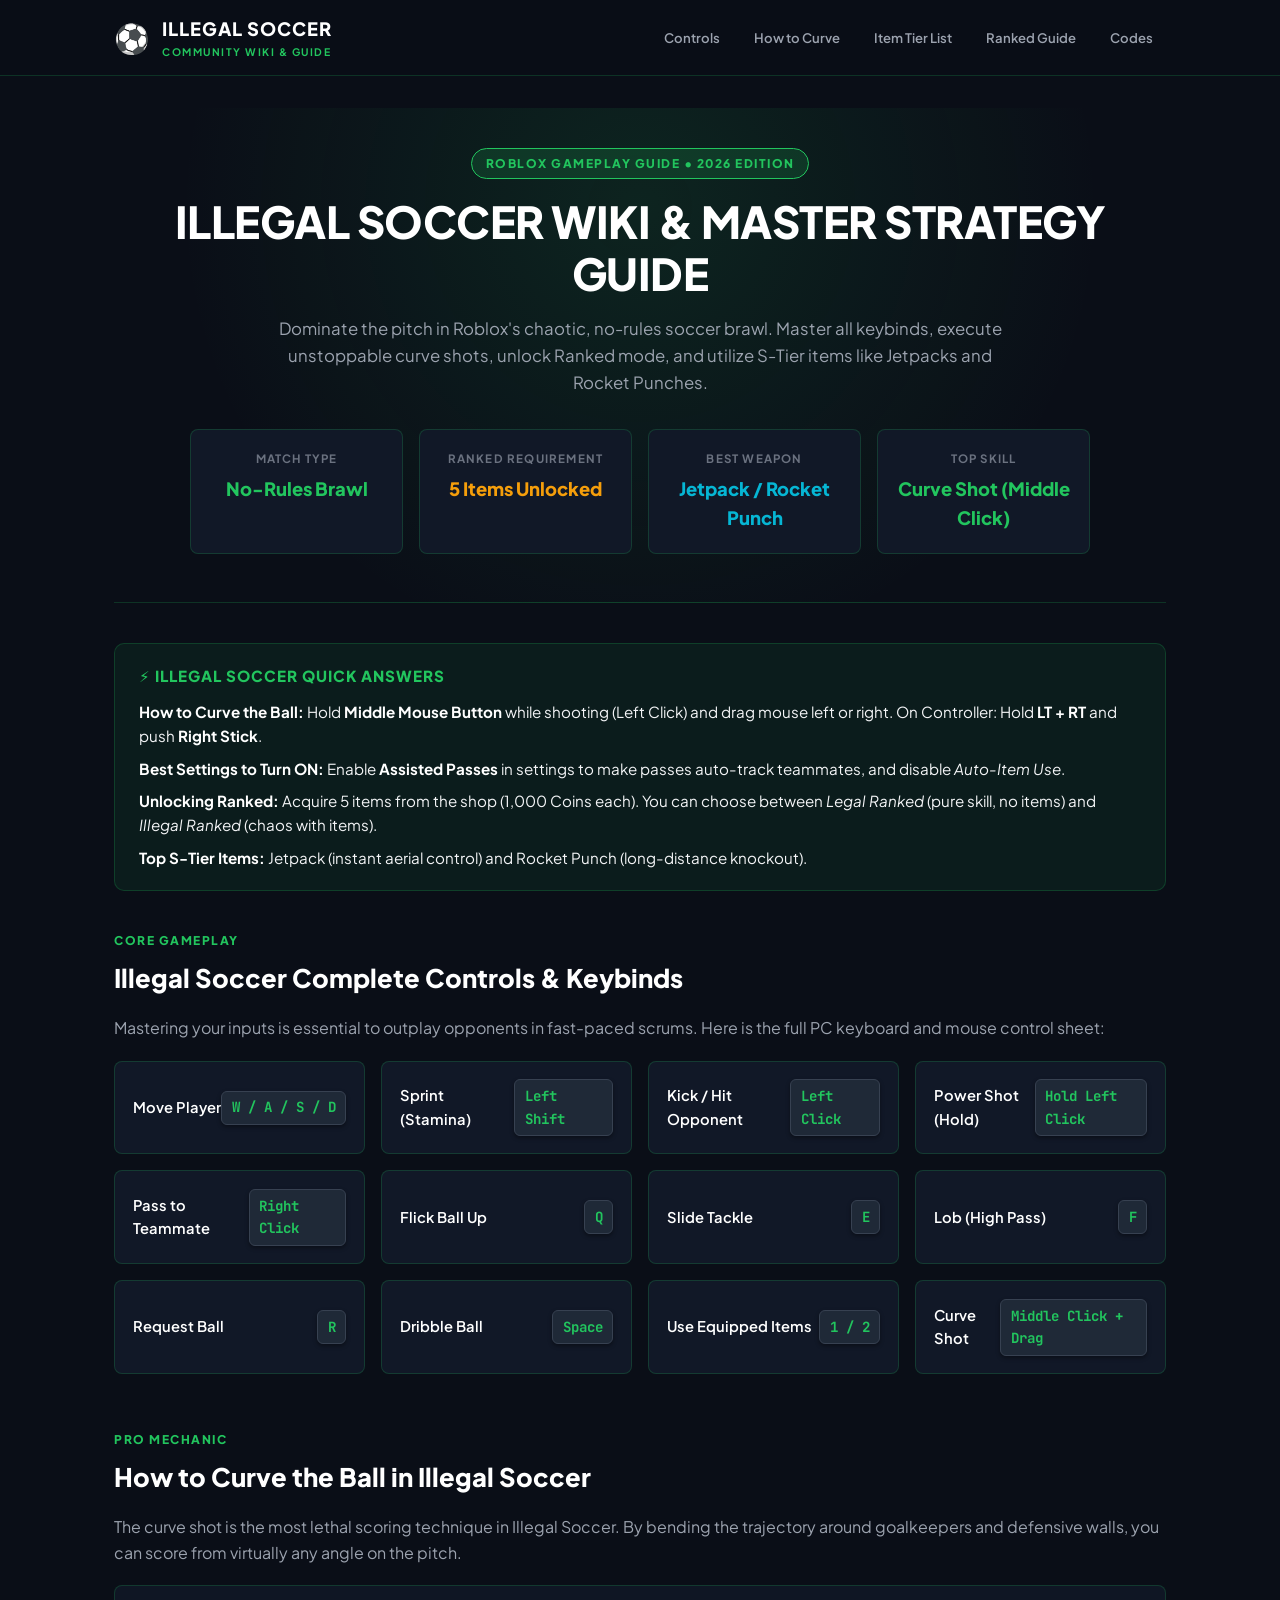
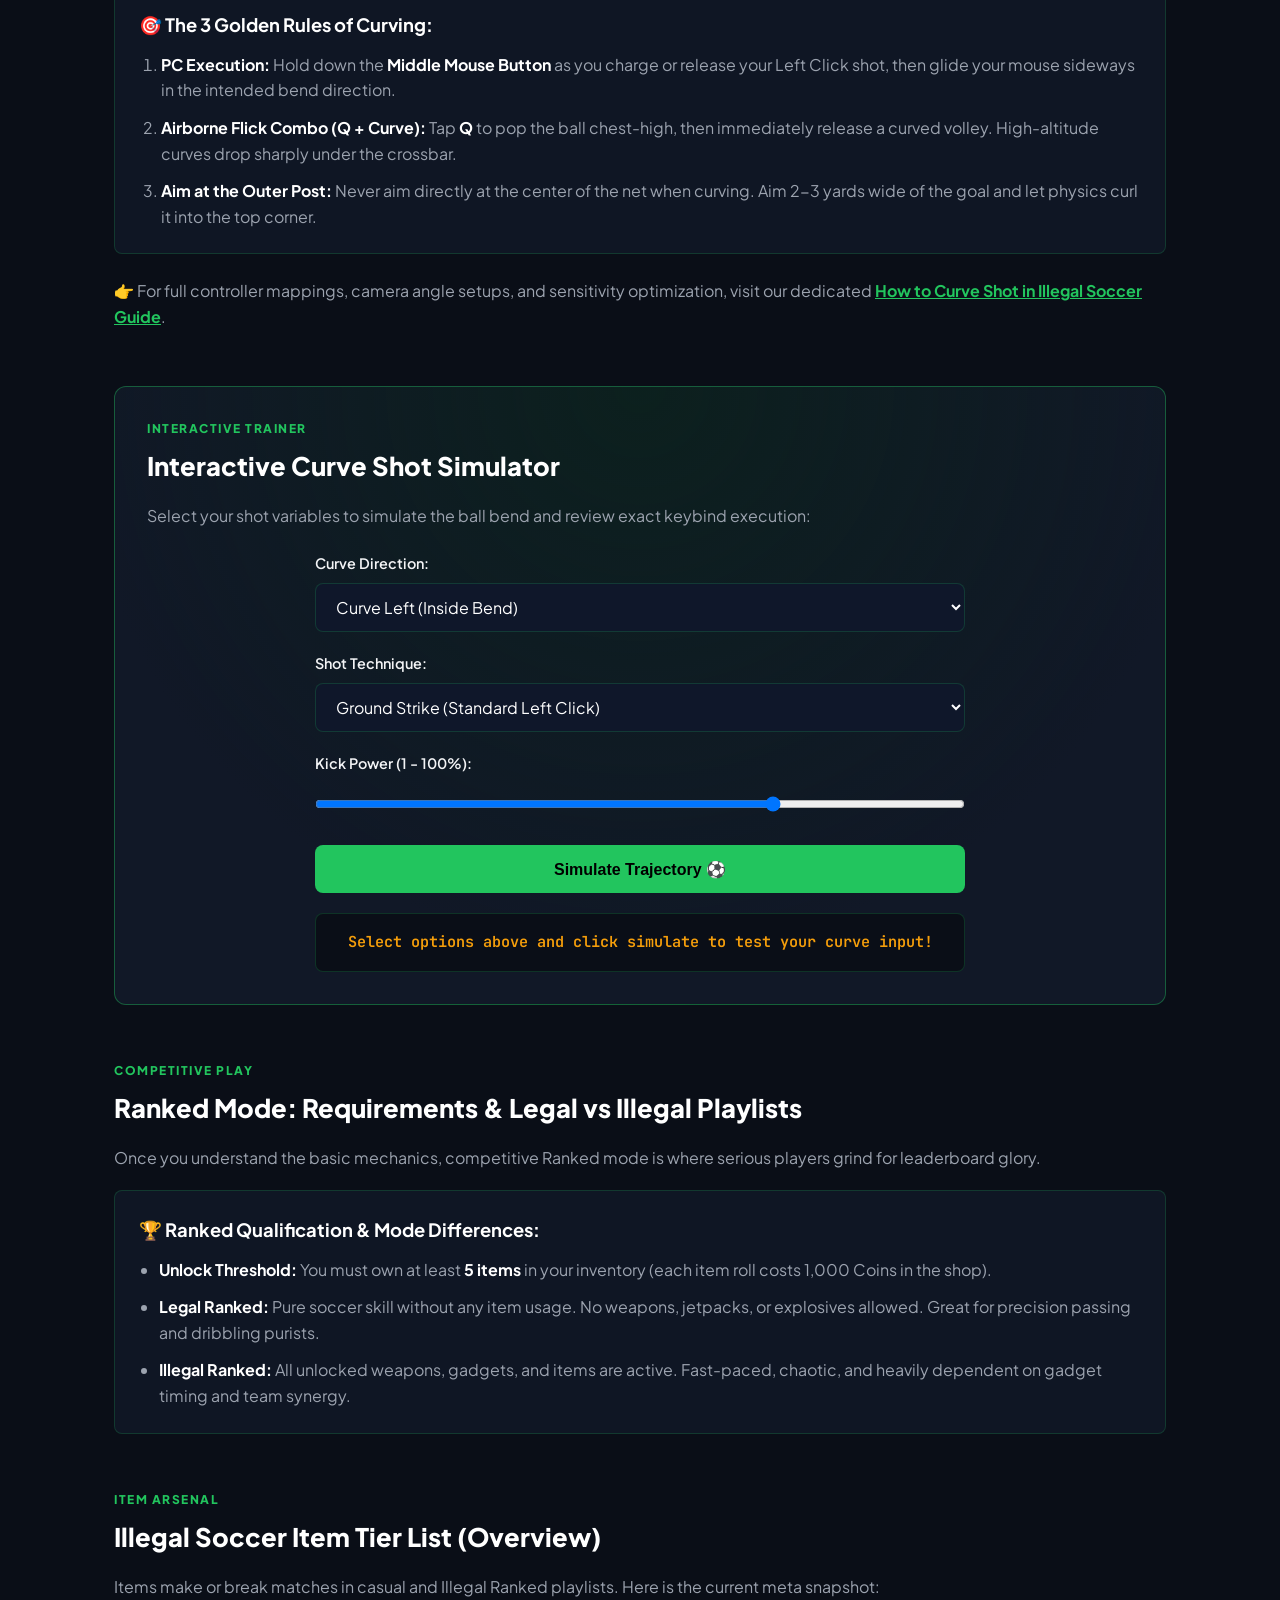
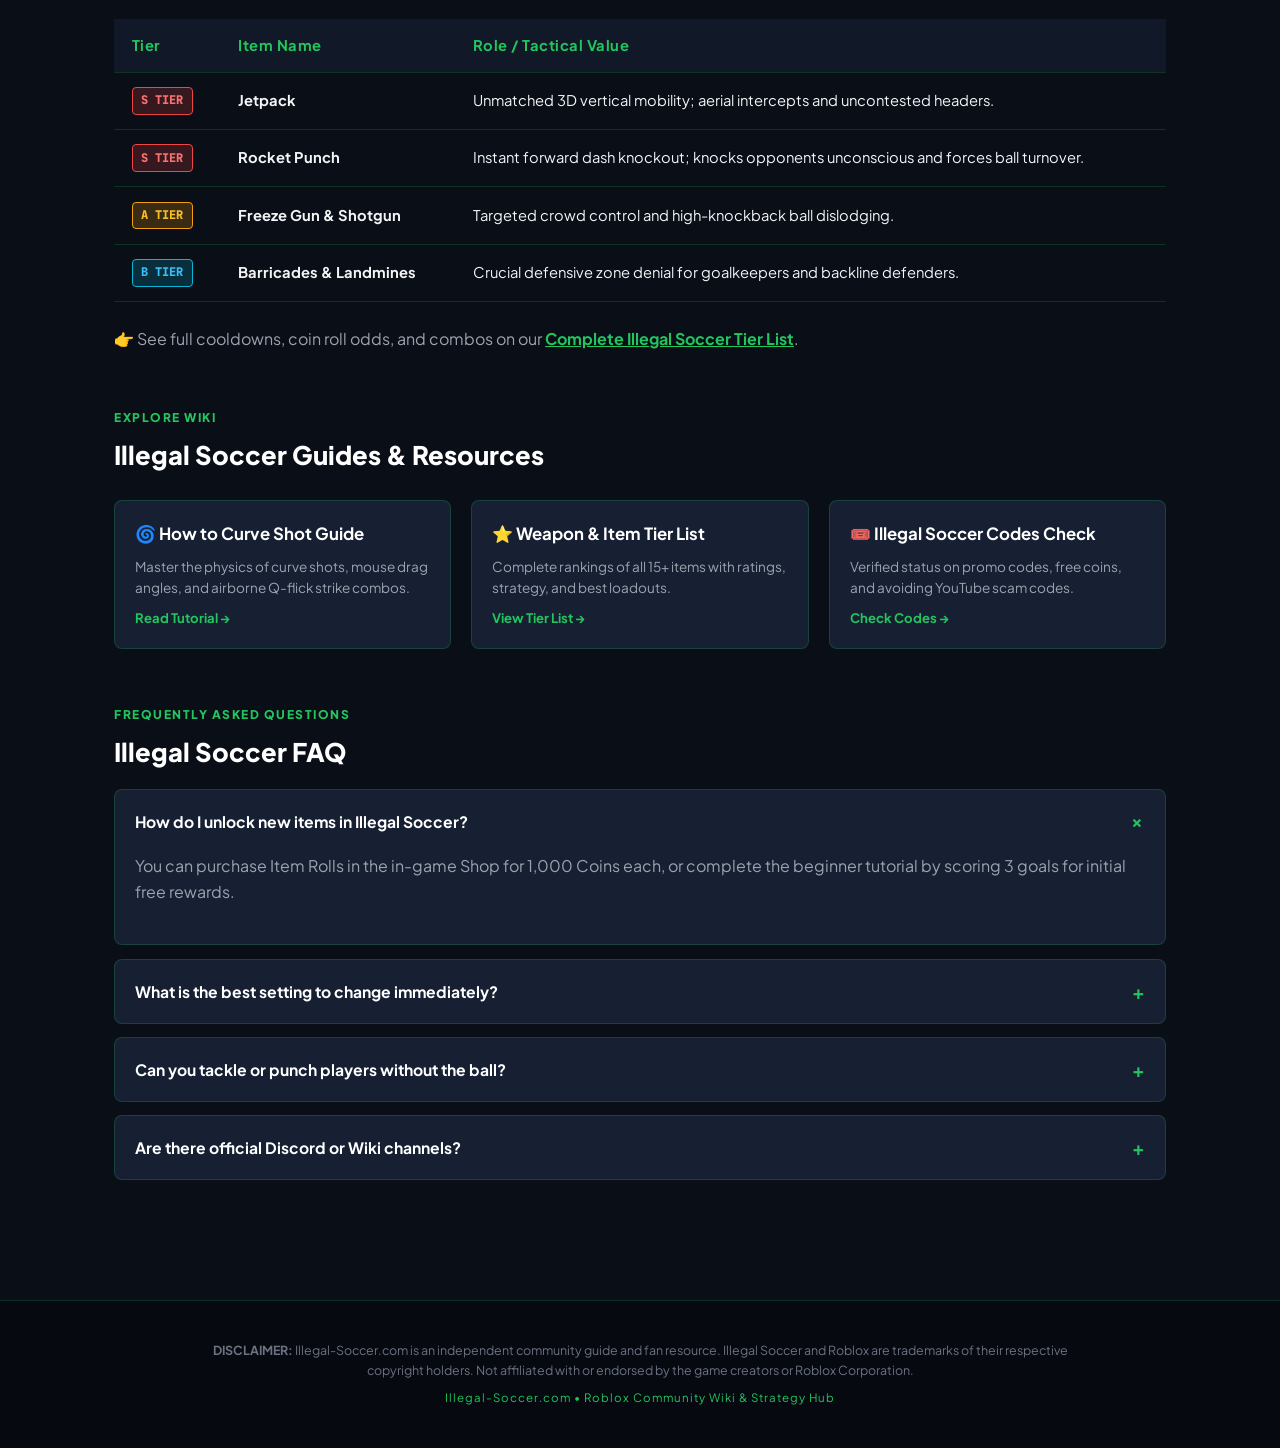
==== index.html @ def61ebc "Initial commit: Illegal-Soccer.com complete community wiki, curve shot guide, tier list, codes, and " ====
<!DOCTYPE html>
<html lang="en">
<head>
  <meta charset="UTF-8">
  <meta name="viewport" content="width=device-width, initial-scale=1.0">
  <title>Illegal Soccer Guide (Roblox) - Controls, Items Tier List & How to Curve</title>
  <meta name="description" content="The definitive Roblox Illegal Soccer Wiki & Strategy Guide. Learn full PC/controller controls, how to curve shoot, all items tier list, and Ranked mode unlocks.">
  <meta name="keywords" content="illegal soccer, illegal soccer roblox, illegal soccer controls, illegal soccer how to curve shot, illegal soccer how to curve ball, illegal soccer tier list, illegal soccer codes, illegal soccer ranked">
  
  <link rel="canonical" href="https://illegal-soccer.com/">
  <meta property="og:title" content="Illegal Soccer Guide (Roblox) - Controls, How to Curve & Tier List">
  <meta property="og:description" content="Master Roblox Illegal Soccer: Complete controls list, curve shot tutorial, item rankings, and Ranked mode requirements.">
  <meta property="og:type" content="article">
  <meta property="og:url" content="https://illegal-soccer.com/">
  <link rel="icon" href="data:image/svg+xml,<svg xmlns=%22http://www.w3.org/2000/svg%22 viewBox=%220 0 100 100%22><text y=%22.9em%22 font-size=%2290%22>⚽</text></svg>">
  
  <!-- Structured Data JSON-LD (SEO & GEO Optimized) -->
  <script type="application/ld+json">
  {
    "@context": "https://schema.org",
    "@graph": [
      {
        "@type": "WebSite",
        "@id": "https://illegal-soccer.com/#site",
        "name": "Illegal Soccer Wiki & Strategy Hub",
        "url": "https://illegal-soccer.com/"
      },
      {
        "@type": "Article",
        "@id": "https://illegal-soccer.com/#article",
        "headline": "Roblox Illegal Soccer Guide: Controls, How to Curve Shot, Items & Ranked",
        "description": "Comprehensive strategy guide covering controls, curve shot mechanics, item tier lists, and ranked mode in Roblox Illegal Soccer.",
        "inLanguage": "en-US",
        "datePublished": "2026-10-04",
        "dateModified": "2026-10-04",
        "author": {
          "@type": "Organization",
          "name": "Illegal Soccer Community Wiki"
        }
      },
      {
        "@type": "HowTo",
        "name": "How to Curve Shot in Illegal Soccer",
        "description": "Step-by-step tutorial on bending the ball past goalkeepers in Roblox Illegal Soccer.",
        "step": [
          {
            "@type": "HowToStep",
            "name": "Hold Curve Input",
            "text": "Press and hold the Middle Mouse Button (or LT+RT on controller) while taking a shot."
          },
          {
            "@type": "HowToStep",
            "name": "Drag Mouse for Spin",
            "text": "Drag the mouse left to bend the ball left, or right to bend the ball right."
          },
          {
            "@type": "HowToStep",
            "name": "Combine with Q Flick",
            "text": "Press Q to pop the ball into the air before shooting for an unstoppable airborne curve shot."
          }
        ]
      },
      {
        "@type": "FAQPage",
        "mainEntity": [
          {
            "@type": "Question",
            "name": "How do you curve the ball in Illegal Soccer?",
            "acceptedAnswer": {
              "@type": "Answer",
              "text": "On PC, hold the Middle Mouse Button while kicking (Left Click) and drag your mouse to the left or right to bend the trajectory. On controller, hold LT+RT and steer with the Right Stick."
            }
          },
          {
            "@type": "Question",
            "name": "What are the best items in Illegal Soccer?",
            "acceptedAnswer": {
              "@type": "Answer",
              "text": "The S-tier items are the Jetpack (supreme aerial mobility) and Rocket Punch (instant knockouts and ball steals)."
            }
          },
          {
            "@type": "Question",
            "name": "How do you unlock Ranked mode in Illegal Soccer?",
            "acceptedAnswer": {
              "@type": "Answer",
              "text": "You must collect at least 5 items in your inventory by purchasing 1,000 Coin rolls or claiming tutorial rewards. Once unlocked, you can play Legal Ranked or Illegal Ranked."
            }
          },
          {
            "@type": "Question",
            "name": "Are there active promo codes for Illegal Soccer?",
            "acceptedAnswer": {
              "@type": "Answer",
              "text": "No. As of October 2026, Illegal Soccer does not have a promo code redemption system."
            }
          }
        ]
      }
    ]
  }
  </script>

  <!-- Google Fonts -->
  <link rel="preconnect" href="https://fonts.googleapis.com">
  <link rel="preconnect" href="https://fonts.gstatic.com" crossorigin>
  <link href="https://fonts.googleapis.com/css2?family=Plus+Jakarta+Sans:wght@400;500;600;700;800;900&family=JetBrains+Mono:wght@600;700&display=swap" rel="stylesheet">
  
  <link rel="stylesheet" href="style.css">
</head>
<body>
  <!-- Header Bar -->
  <header class="site-header">
    <div class="header-content">
      <a href="/" class="brand-logo">
        <span class="ball-icon">⚽</span>
        <div class="logo-text">
          <span class="brand-title">ILLEGAL SOCCER</span>
          <span class="brand-sub">COMMUNITY WIKI & GUIDE</span>
        </div>
      </a>
      <nav class="top-nav">
        <a href="#controls" class="nav-link">Controls</a>
        <a href="/how-to-curve/" class="nav-link">How to Curve</a>
        <a href="/tier-list/" class="nav-link">Item Tier List</a>
        <a href="#ranked" class="nav-link">Ranked Guide</a>
        <a href="/codes/" class="nav-link">Codes</a>
      </nav>
    </div>
  </header>

  <!-- Main Container -->
  <main class="main-content">
    <!-- Hero Banner -->
    <section class="hero-section">
      <div class="badge-tag">ROBLOX GAMEPLAY GUIDE • 2026 EDITION</div>
      <h1 class="hero-title">ILLEGAL SOCCER WIKI & MASTER STRATEGY GUIDE</h1>
      <p class="hero-sub">
        Dominate the pitch in Roblox's chaotic, no-rules soccer brawl. Master all keybinds, execute unstoppable curve shots, unlock Ranked mode, and utilize S-Tier items like Jetpacks and Rocket Punches.
      </p>
      
      <!-- Key Stats Callout -->
      <div class="quick-facts-grid">
        <div class="fact-card">
          <div class="fact-label">MATCH TYPE</div>
          <div class="fact-val text-accent">No-Rules Brawl</div>
        </div>
        <div class="fact-card">
          <div class="fact-label">RANKED REQUIREMENT</div>
          <div class="fact-val text-gold">5 Items Unlocked</div>
        </div>
        <div class="fact-card">
          <div class="fact-label">BEST WEAPON</div>
          <div class="fact-val text-cyan">Jetpack / Rocket Punch</div>
        </div>
        <div class="fact-card">
          <div class="fact-label">TOP SKILL</div>
          <div class="fact-val text-accent">Curve Shot (Middle Click)</div>
        </div>
      </div>
    </section>

    <!-- AI & GEO Quick Direct Answer Box -->
    <div class="geo-direct-answer">
      <h3>⚡ Illegal Soccer Quick Answers</h3>
      <ul>
        <li><strong>How to Curve the Ball:</strong> Hold <strong>Middle Mouse Button</strong> while shooting (Left Click) and drag mouse left or right. On Controller: Hold <strong>LT + RT</strong> and push <strong>Right Stick</strong>.</li>
        <li><strong>Best Settings to Turn ON:</strong> Enable <strong>Assisted Passes</strong> in settings to make passes auto-track teammates, and disable <em>Auto-Item Use</em>.</li>
        <li><strong>Unlocking Ranked:</strong> Acquire 5 items from the shop (1,000 Coins each). You can choose between <em>Legal Ranked</em> (pure skill, no items) and <em>Illegal Ranked</em> (chaos with items).</li>
        <li><strong>Top S-Tier Items:</strong> Jetpack (instant aerial control) and Rocket Punch (long-distance knockout).</li>
      </ul>
    </div>

    <!-- Section 1: Complete PC & Controller Controls -->
    <section id="controls" class="content-block">
      <div class="section-badge">CORE GAMEPLAY</div>
      <h2>Illegal Soccer Complete Controls & Keybinds</h2>
      <p>
        Mastering your inputs is essential to outplay opponents in fast-paced scrums. Here is the full PC keyboard and mouse control sheet:
      </p>

      <div class="keybind-grid">
        <div class="keybind-card">
          <span class="key-action">Move Player</span>
          <span class="key-badge">W / A / S / D</span>
        </div>
        <div class="keybind-card">
          <span class="key-action">Sprint (Stamina)</span>
          <span class="key-badge">Left Shift</span>
        </div>
        <div class="keybind-card">
          <span class="key-action">Kick / Hit Opponent</span>
          <span class="key-badge">Left Click</span>
        </div>
        <div class="keybind-card">
          <span class="key-action">Power Shot (Hold)</span>
          <span class="key-badge">Hold Left Click</span>
        </div>
        <div class="keybind-card">
          <span class="key-action">Pass to Teammate</span>
          <span class="key-badge">Right Click</span>
        </div>
        <div class="keybind-card">
          <span class="key-action">Flick Ball Up</span>
          <span class="key-badge">Q</span>
        </div>
        <div class="keybind-card">
          <span class="key-action">Slide Tackle</span>
          <span class="key-badge">E</span>
        </div>
        <div class="keybind-card">
          <span class="key-action">Lob (High Pass)</span>
          <span class="key-badge">F</span>
        </div>
        <div class="keybind-card">
          <span class="key-action">Request Ball</span>
          <span class="key-badge">R</span>
        </div>
        <div class="keybind-card">
          <span class="key-action">Dribble Ball</span>
          <span class="key-badge">Space</span>
        </div>
        <div class="keybind-card">
          <span class="key-action">Use Equipped Items</span>
          <span class="key-badge">1 / 2</span>
        </div>
        <div class="keybind-card">
          <span class="key-action">Curve Shot</span>
          <span class="key-badge">Middle Click + Drag</span>
        </div>
      </div>
    </section>

    <!-- Section 2: Curve Shot Highlight -->
    <section id="curve" class="content-block">
      <div class="section-badge">PRO MECHANIC</div>
      <h2>How to Curve the Ball in Illegal Soccer</h2>
      <p>
        The curve shot is the most lethal scoring technique in Illegal Soccer. By bending the trajectory around goalkeepers and defensive walls, you can score from virtually any angle on the pitch.
      </p>

      <div class="guide-callout-box">
        <h3>🎯 The 3 Golden Rules of Curving:</h3>
        <ol class="step-list">
          <li><strong>PC Execution:</strong> Hold down the <strong>Middle Mouse Button</strong> as you charge or release your Left Click shot, then glide your mouse sideways in the intended bend direction.</li>
          <li><strong>Airborne Flick Combo (Q + Curve):</strong> Tap <strong>Q</strong> to pop the ball chest-high, then immediately release a curved volley. High-altitude curves drop sharply under the crossbar.</li>
          <li><strong>Aim at the Outer Post:</strong> Never aim directly at the center of the net when curving. Aim 2-3 yards wide of the goal and let physics curl it into the top corner.</li>
        </ol>
      </div>
      <p>
        👉 For full controller mappings, camera angle setups, and sensitivity optimization, visit our dedicated <a href="/how-to-curve/" style="color:var(--primary-accent); font-weight:700;">How to Curve Shot in Illegal Soccer Guide</a>.
      </p>
    </section>

    <!-- Section 3: Interactive Curve Simulator -->
    <section class="content-block interactive-card">
      <div class="section-badge">INTERACTIVE TRAINER</div>
      <h2>Interactive Curve Shot Simulator</h2>
      <p>Select your shot variables to simulate the ball bend and review exact keybind execution:</p>

      <div class="calc-form">
        <div class="form-group">
          <label for="curveDirSelect">Curve Direction:</label>
          <select id="curveDirSelect">
            <option value="left">Curve Left (Inside Bend)</option>
            <option value="right">Curve Right (Outside Banana Bend)</option>
            <option value="straight">Straight Power Blast</option>
          </select>
        </div>
        <div class="form-group">
          <label for="shotTypeSelect">Shot Technique:</label>
          <select id="shotTypeSelect">
            <option value="ground">Ground Strike (Standard Left Click)</option>
            <option value="flick">Airborne Volley (Q-Flick Combo)</option>
          </select>
        </div>
        <div class="form-group">
          <label for="curvePowerInput">Kick Power (1 - 100%):</label>
          <input type="range" id="curvePowerInput" min="10" max="100" value="75">
        </div>
        <button id="simBtn" class="calc-btn" type="button">Simulate Trajectory ⚽</button>
        <div id="simResult" class="calc-output">
          Select options above and click simulate to test your curve input!
        </div>
      </div>
    </section>

    <!-- Section 4: Ranked Progression -->
    <section id="ranked" class="content-block">
      <div class="section-badge">COMPETITIVE PLAY</div>
      <h2>Ranked Mode: Requirements & Legal vs Illegal Playlists</h2>
      <p>
        Once you understand the basic mechanics, competitive Ranked mode is where serious players grind for leaderboard glory.
      </p>

      <div class="guide-callout-box">
        <h3>🏆 Ranked Qualification & Mode Differences:</h3>
        <ul class="step-list" style="list-style: disc; padding-left: 1.25rem;">
          <li><strong>Unlock Threshold:</strong> You must own at least <strong>5 items</strong> in your inventory (each item roll costs 1,000 Coins in the shop).</li>
          <li><strong>Legal Ranked:</strong> Pure soccer skill without any item usage. No weapons, jetpacks, or explosives allowed. Great for precision passing and dribbling purists.</li>
          <li><strong>Illegal Ranked:</strong> All unlocked weapons, gadgets, and items are active. Fast-paced, chaotic, and heavily dependent on gadget timing and team synergy.</li>
        </ul>
      </div>
    </section>

    <!-- Section 5: Item Tier List Snapshot -->
    <section class="content-block">
      <div class="section-badge">ITEM ARSENAL</div>
      <h2>Illegal Soccer Item Tier List (Overview)</h2>
      <p>
        Items make or break matches in casual and Illegal Ranked playlists. Here is the current meta snapshot:
      </p>

      <div class="table-responsive">
        <table class="data-table">
          <thead>
            <tr>
              <th>Tier</th>
              <th>Item Name</th>
              <th>Role / Tactical Value</th>
            </tr>
          </thead>
          <tbody>
            <tr>
              <td><span class="tier-tag tier-s">S TIER</span></td>
              <td><strong>Jetpack</strong></td>
              <td>Unmatched 3D vertical mobility; aerial intercepts and uncontested headers.</td>
            </tr>
            <tr>
              <td><span class="tier-tag tier-s">S TIER</span></td>
              <td><strong>Rocket Punch</strong></td>
              <td>Instant forward dash knockout; knocks opponents unconscious and forces ball turnover.</td>
            </tr>
            <tr>
              <td><span class="tier-tag tier-a">A TIER</span></td>
              <td><strong>Freeze Gun & Shotgun</strong></td>
              <td>Targeted crowd control and high-knockback ball dislodging.</td>
            </tr>
            <tr>
              <td><span class="tier-tag tier-b">B TIER</span></td>
              <td><strong>Barricades & Landmines</strong></td>
              <td>Crucial defensive zone denial for goalkeepers and backline defenders.</td>
            </tr>
          </tbody>
        </table>
      </div>
      <p>
        👉 See full cooldowns, coin roll odds, and combos on our <a href="/tier-list/" style="color:var(--primary-accent); font-weight:700;">Complete Illegal Soccer Tier List</a>.
      </p>
    </section>

    <!-- Hub Cards Navigation -->
    <section class="content-block">
      <div class="section-badge">EXPLORE WIKI</div>
      <h2>Illegal Soccer Guides & Resources</h2>
      <div class="hub-nav-grid">
        <a href="/how-to-curve/" class="hub-card">
          <h4>🌀 How to Curve Shot Guide</h4>
          <p>Master the physics of curve shots, mouse drag angles, and airborne Q-flick strike combos.</p>
          <span class="hub-link-text">Read Tutorial →</span>
        </a>
        <a href="/tier-list/" class="hub-card">
          <h4>⭐ Weapon & Item Tier List</h4>
          <p>Complete rankings of all 15+ items with ratings, strategy, and best loadouts.</p>
          <span class="hub-link-text">View Tier List →</span>
        </a>
        <a href="/codes/" class="hub-card">
          <h4>🎟️ Illegal Soccer Codes Check</h4>
          <p>Verified status on promo codes, free coins, and avoiding YouTube scam codes.</p>
          <span class="hub-link-text">Check Codes →</span>
        </a>
      </div>
    </section>

    <!-- FAQ Accordion -->
    <section class="content-block">
      <div class="section-badge">FREQUENTLY ASKED QUESTIONS</div>
      <h2>Illegal Soccer FAQ</h2>

      <div class="faq-accordion">
        <details class="faq-item" open>
          <summary>How do I unlock new items in Illegal Soccer?</summary>
          <div class="faq-answer">
            <p>You can purchase Item Rolls in the in-game Shop for 1,000 Coins each, or complete the beginner tutorial by scoring 3 goals for initial free rewards.</p>
          </div>
        </details>

        <details class="faq-item">
          <summary>What is the best setting to change immediately?</summary>
          <div class="faq-answer">
            <p>Turn ON <strong>Assisted Passes</strong> in the settings menu. This makes your right-click passes automatically snap toward your nearest open teammate.</p>
          </div>
        </details>

        <details class="faq-item">
          <summary>Can you tackle or punch players without the ball?</summary>
          <div class="faq-answer">
            <p>Yes! In Illegal Soccer there are no referees or fouls. You can punch, tackle, or use weapons on any opponent at any time.</p>
          </div>
        </details>

        <details class="faq-item">
          <summary>Are there official Discord or Wiki channels?</summary>
          <div class="faq-answer">
            <p>You can find the official developer community links on the Roblox game page. Bookmark Illegal-Soccer.com for continuously updated mechanics and strategy guides.</p>
          </div>
        </details>
      </div>
    </section>
  </main>

  <!-- Site Footer -->
  <footer class="site-footer">
    <div class="footer-content">
      <p class="disclaimer-text">
        <strong>DISCLAIMER:</strong> Illegal-Soccer.com is an independent community guide and fan resource. Illegal Soccer and Roblox are trademarks of their respective copyright holders. Not affiliated with or endorsed by the game creators or Roblox Corporation.
      </p>
      <p class="copyright-sub">Illegal-Soccer.com • Roblox Community Wiki & Strategy Hub</p>
    </div>
  </footer>

  <script src="app.js"></script>
</body>
</html>
---- style.css ----
:root {
  --bg-main: #0a0e17;
  --bg-card: #111827;
  --bg-card-hover: #172033;
  --border-color: rgba(34, 197, 94, 0.2);
  --border-glow: rgba(34, 197, 94, 0.4);
  --primary-accent: #22c55e;
  --primary-hover: #16a34a;
  --accent-cyan: #06b6d4;
  --accent-gold: #f59e0b;
  --accent-red: #ef4444;
  --text-main: #f3f4f6;
  --text-muted: #9ca3af;
  --text-dim: #6b7280;
  --font-sans: 'Plus Jakarta Sans', system-ui, -apple-system, sans-serif;
  --font-mono: 'JetBrains Mono', monospace;
}

* {
  box-sizing: border-box;
  margin: 0;
  padding: 0;
}

body {
  background-color: var(--bg-main);
  color: var(--text-main);
  font-family: var(--font-sans);
  line-height: 1.6;
  min-height: 100vh;
  display: flex;
  flex-direction: column;
}

/* Header */
.site-header {
  background: rgba(10, 14, 23, 0.92);
  backdrop-filter: blur(12px);
  border-bottom: 1px solid var(--border-color);
  position: sticky;
  top: 0;
  z-index: 100;
}

.header-content {
  max-width: 1100px;
  margin: 0 auto;
  padding: 0.9rem 1.5rem;
  display: flex;
  align-items: center;
  justify-content: space-between;
  flex-wrap: wrap;
  gap: 1rem;
}

.brand-logo {
  display: flex;
  align-items: center;
  gap: 0.75rem;
  text-decoration: none;
  color: #fff;
}

.ball-icon {
  font-size: 1.8rem;
}

.logo-text {
  display: flex;
  flex-direction: column;
}

.brand-title {
  font-weight: 900;
  font-size: 1.15rem;
  letter-spacing: 1px;
}

.brand-sub {
  font-size: 0.65rem;
  font-weight: 700;
  letter-spacing: 1.5px;
  color: var(--primary-accent);
}

.top-nav {
  display: flex;
  gap: 0.5rem;
  flex-wrap: wrap;
}

.nav-link {
  color: var(--text-muted);
  text-decoration: none;
  font-size: 0.82rem;
  font-weight: 600;
  padding: 0.35rem 0.75rem;
  border-radius: 6px;
  border: 1px solid transparent;
  transition: all 0.2s ease;
}

.nav-link:hover, .nav-link.active {
  color: #fff;
  border-color: var(--border-color);
  background: var(--bg-card);
}

/* Main Container */
.main-content {
  max-width: 1100px;
  margin: 0 auto;
  padding: 2rem 1.5rem 4rem 1.5rem;
  width: 100%;
}

/* Breadcrumbs */
.breadcrumbs-nav {
  padding: 0.5rem 0 1.25rem 0;
  font-size: 0.85rem;
  color: var(--text-dim);
  display: flex;
  align-items: center;
  gap: 0.5rem;
  flex-wrap: wrap;
}

.breadcrumbs-nav a {
  color: var(--primary-accent);
  text-decoration: none;
  font-weight: 600;
}

.breadcrumbs-nav a:hover {
  text-decoration: underline;
}

.breadcrumbs-nav .sep {
  color: var(--text-dim);
  font-size: 0.8rem;
}

.breadcrumbs-nav .current {
  color: var(--text-muted);
}

/* Hero Section */
.hero-section {
  text-align: center;
  padding: 2.5rem 1rem 3rem 1rem;
  background: radial-gradient(circle at 50% 20%, rgba(34, 197, 94, 0.12) 0%, rgba(10, 14, 23, 0) 70%);
  border-bottom: 1px solid var(--border-color);
  margin-bottom: 2.5rem;
}

.badge-tag {
  display: inline-block;
  padding: 0.3rem 0.85rem;
  background: rgba(34, 197, 94, 0.15);
  border: 1px solid var(--primary-accent);
  color: var(--primary-accent);
  font-size: 0.75rem;
  font-weight: 800;
  border-radius: 20px;
  letter-spacing: 1.5px;
  margin-bottom: 1rem;
}

.hero-title {
  font-size: clamp(2rem, 5vw, 2.75rem);
  font-weight: 900;
  line-height: 1.2;
  margin-bottom: 1rem;
  letter-spacing: -0.5px;
  color: #fff;
}

.hero-sub {
  max-width: 760px;
  margin: 0 auto 2rem auto;
  color: var(--text-muted);
  font-size: 1.05rem;
  line-height: 1.6;
}

/* Quick Facts Grid */
.quick-facts-grid {
  display: grid;
  grid-template-columns: repeat(auto-fit, minmax(200px, 1fr));
  gap: 1rem;
  max-width: 900px;
  margin: 0 auto;
}

.fact-card {
  background: var(--bg-card);
  border: 1px solid var(--border-color);
  border-radius: 8px;
  padding: 1.25rem 1rem;
  text-align: center;
}

.fact-label {
  font-size: 0.72rem;
  font-weight: 700;
  letter-spacing: 1.2px;
  color: var(--text-dim);
  margin-bottom: 0.35rem;
}

.fact-val {
  font-size: 1.15rem;
  font-weight: 800;
  color: #fff;
}

.text-accent { color: var(--primary-accent); }
.text-cyan { color: var(--accent-cyan); }
.text-gold { color: var(--accent-gold); }
.text-red { color: var(--accent-red); }

/* GEO Direct Answer Box */
.geo-direct-answer {
  background: rgba(34, 197, 94, 0.08);
  border: 1px solid var(--border-color);
  border-radius: 10px;
  padding: 1.25rem 1.5rem;
  margin-bottom: 2.5rem;
}

.geo-direct-answer h3 {
  font-size: 0.95rem;
  font-weight: 800;
  letter-spacing: 1px;
  color: var(--primary-accent);
  margin-bottom: 0.75rem;
  text-transform: uppercase;
}

.geo-direct-answer ul {
  list-style: none;
  display: flex;
  flex-direction: column;
  gap: 0.5rem;
  font-size: 0.95rem;
  color: var(--text-main);
}

.geo-direct-answer li strong {
  color: #fff;
}

/* Content Blocks */
.content-block {
  margin-bottom: 3.5rem;
}

.section-badge {
  color: var(--primary-accent);
  font-size: 0.75rem;
  font-weight: 800;
  letter-spacing: 1.5px;
  margin-bottom: 0.5rem;
}

.content-block h2 {
  font-size: 1.6rem;
  font-weight: 800;
  color: #fff;
  margin-bottom: 1rem;
}

.content-block p {
  color: var(--text-muted);
  font-size: 1rem;
  margin-bottom: 1.25rem;
}

/* Guide Callout Box */
.guide-callout-box {
  background: rgba(17, 24, 39, 0.85);
  border: 1px solid var(--border-color);
  border-radius: 8px;
  padding: 1.5rem;
  margin-bottom: 1.5rem;
}

.guide-callout-box h3 {
  font-size: 1.15rem;
  color: #fff;
  margin-bottom: 0.75rem;
}

.step-list {
  padding-left: 1.4rem;
  display: flex;
  flex-direction: column;
  gap: 0.75rem;
  color: var(--text-muted);
}

.step-list strong {
  color: #fff;
}

/* Keybinds Table & Grid */
.keybind-grid {
  display: grid;
  grid-template-columns: repeat(auto-fit, minmax(220px, 1fr));
  gap: 1rem;
  margin-bottom: 1.5rem;
}

.keybind-card {
  background: var(--bg-card);
  border: 1px solid var(--border-color);
  border-radius: 8px;
  padding: 1.1rem;
  display: flex;
  align-items: center;
  justify-content: space-between;
}

.key-badge {
  background: #1f2937;
  border: 1px solid #374151;
  color: var(--primary-accent);
  padding: 0.3rem 0.6rem;
  border-radius: 6px;
  font-family: var(--font-mono);
  font-weight: 700;
  font-size: 0.88rem;
  box-shadow: 0 2px 4px rgba(0,0,0,0.4);
}

.key-action {
  font-size: 0.92rem;
  color: #fff;
  font-weight: 600;
}

/* Data Table */
.table-responsive {
  overflow-x: auto;
  margin-bottom: 1.5rem;
}

.data-table {
  width: 100%;
  border-collapse: collapse;
  font-size: 0.92rem;
}

.data-table th, .data-table td {
  padding: 0.9rem 1.1rem;
  border-bottom: 1px solid var(--border-color);
  text-align: left;
}

.data-table th {
  background: var(--bg-card);
  color: var(--primary-accent);
  font-weight: 700;
  letter-spacing: 0.5px;
}

.data-table tr:hover {
  background: rgba(34, 197, 94, 0.04);
}

/* Interactive Curve Simulator */
.interactive-card {
  background: radial-gradient(circle at 50% 0%, rgba(34, 197, 94, 0.1) 0%, var(--bg-card) 70%);
  border: 1px solid var(--border-glow);
  border-radius: 12px;
  padding: 2rem;
}

.calc-form {
  display: flex;
  flex-direction: column;
  gap: 1.25rem;
  max-width: 650px;
  margin: 1.5rem auto 0 auto;
}

.form-group {
  display: flex;
  flex-direction: column;
  gap: 0.5rem;
  text-align: left;
}

.form-group label {
  font-weight: 600;
  font-size: 0.9rem;
  color: var(--text-main);
}

.form-group input, .form-group select {
  background: #0f172a;
  border: 1px solid var(--border-color);
  border-radius: 8px;
  padding: 0.75rem 1rem;
  color: #fff;
  font-family: inherit;
  font-size: 1rem;
}

.calc-btn {
  background: var(--primary-accent);
  color: #000;
  border: none;
  border-radius: 8px;
  padding: 0.9rem 1.5rem;
  font-weight: 800;
  font-size: 1rem;
  cursor: pointer;
  transition: background 0.2s ease, transform 0.1s ease;
}

.calc-btn:hover {
  background: var(--primary-hover);
  transform: translateY(-1px);
}

.calc-output {
  background: rgba(10, 14, 23, 0.9);
  border: 1px solid var(--border-color);
  border-radius: 8px;
  padding: 1rem;
  text-align: center;
  font-family: var(--font-mono);
  font-size: 0.95rem;
  color: var(--accent-gold);
  font-weight: 600;
}

/* Tier Badges */
.tier-tag {
  display: inline-block;
  padding: 0.2rem 0.55rem;
  border-radius: 4px;
  font-weight: 800;
  font-size: 0.75rem;
  font-family: var(--font-mono);
}
.tier-s { background: rgba(239, 68, 68, 0.2); color: #f87171; border: 1px solid #ef4444; }
.tier-a { background: rgba(245, 158, 11, 0.2); color: #fbbf24; border: 1px solid #f59e0b; }
.tier-b { background: rgba(6, 182, 212, 0.2); color: #38bdf8; border: 1px solid #06b6d4; }
.tier-c { background: rgba(107, 114, 128, 0.2); color: #9ca3af; border: 1px solid #6b7280; }
.tier-d { background: rgba(75, 85, 99, 0.2); color: #6b7280; border: 1px solid #4b5563; }

/* Hub Navigation Grid */
.hub-nav-grid {
  display: grid;
  grid-template-columns: repeat(auto-fit, minmax(280px, 1fr));
  gap: 1.25rem;
  margin-top: 1.5rem;
}

.hub-card {
  background: var(--bg-card-hover);
  border: 1px solid var(--border-color);
  border-radius: 8px;
  padding: 1.25rem;
  text-decoration: none;
  color: inherit;
  transition: all 0.2s ease;
  display: flex;
  flex-direction: column;
  gap: 0.5rem;
}

.hub-card:hover {
  border-color: var(--primary-accent);
  transform: translateY(-2px);
}

.hub-card h4 {
  font-size: 1.05rem;
  color: #fff;
  font-weight: 700;
}

.hub-card p {
  font-size: 0.85rem;
  color: var(--text-muted);
  margin-bottom: 0;
}

.hub-card .hub-link-text {
  font-size: 0.82rem;
  color: var(--primary-accent);
  font-weight: 700;
  margin-top: auto;
}

/* FAQ Accordion */
.faq-accordion {
  display: flex;
  flex-direction: column;
  gap: 0.85rem;
}

.faq-item {
  background: var(--bg-card-hover);
  border: 1px solid var(--border-color);
  border-radius: 8px;
  overflow: hidden;
}

.faq-item summary {
  padding: 1rem 1.25rem;
  font-weight: 700;
  font-size: 0.98rem;
  color: #fff;
  cursor: pointer;
  list-style: none;
  display: flex;
  justify-content: space-between;
  align-items: center;
}

.faq-item summary::-webkit-details-marker {
  display: none;
}

.faq-item summary::after {
  content: "+";
  font-size: 1.2rem;
  color: var(--primary-accent);
  transition: transform 0.2s ease;
}

.faq-item[open] summary::after {
  transform: rotate(45deg);
}

.faq-answer {
  padding: 0 1.25rem 1.25rem;
  color: var(--text-muted);
  font-size: 0.92rem;
}

/* Footer */
.site-footer {
  border-top: 1px solid var(--border-color);
  background: #060910;
  padding: 2.5rem 1.5rem;
  margin-top: auto;
}

.footer-content {
  max-width: 900px;
  margin: 0 auto;
  text-align: center;
}

.disclaimer-text {
  font-size: 0.78rem;
  color: var(--text-dim);
  line-height: 1.6;
  margin-bottom: 0.5rem;
}

.copyright-sub {
  font-size: 0.72rem;
  color: var(--primary-accent);
  letter-spacing: 1px;
}
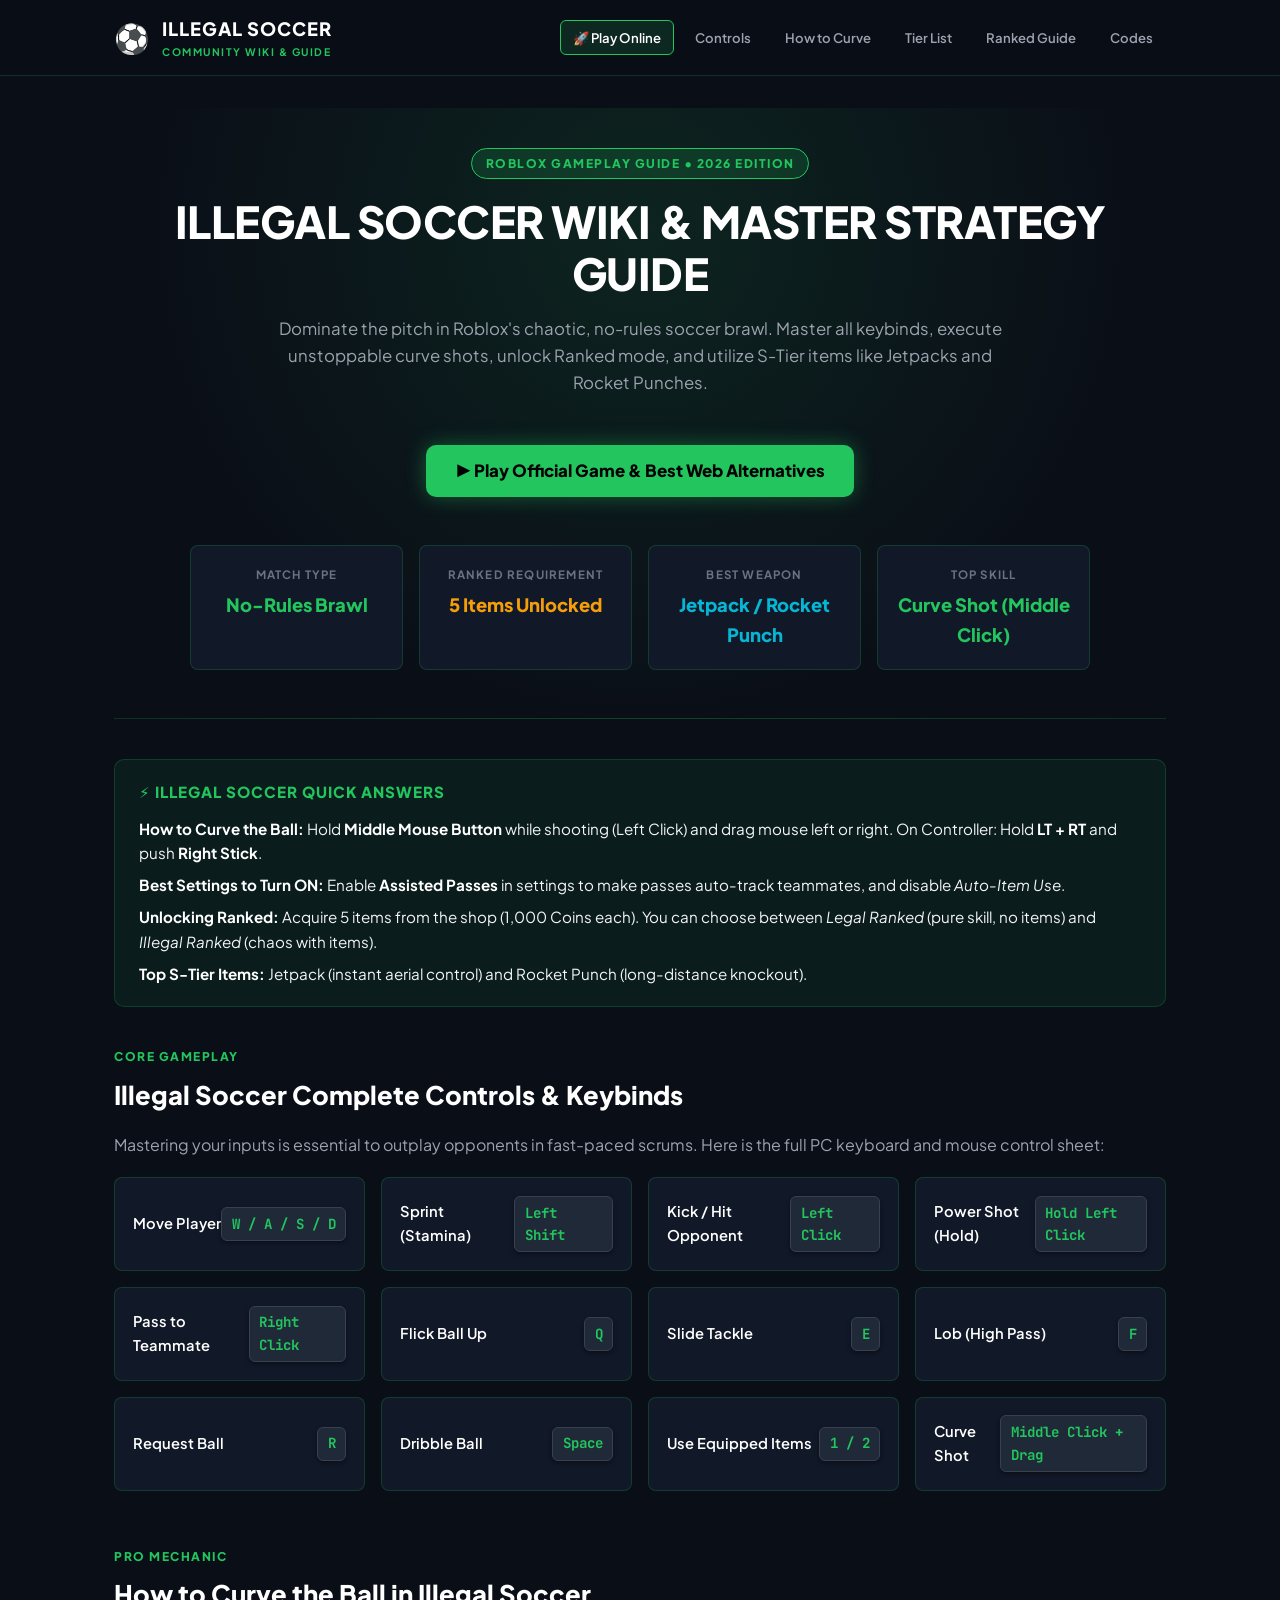
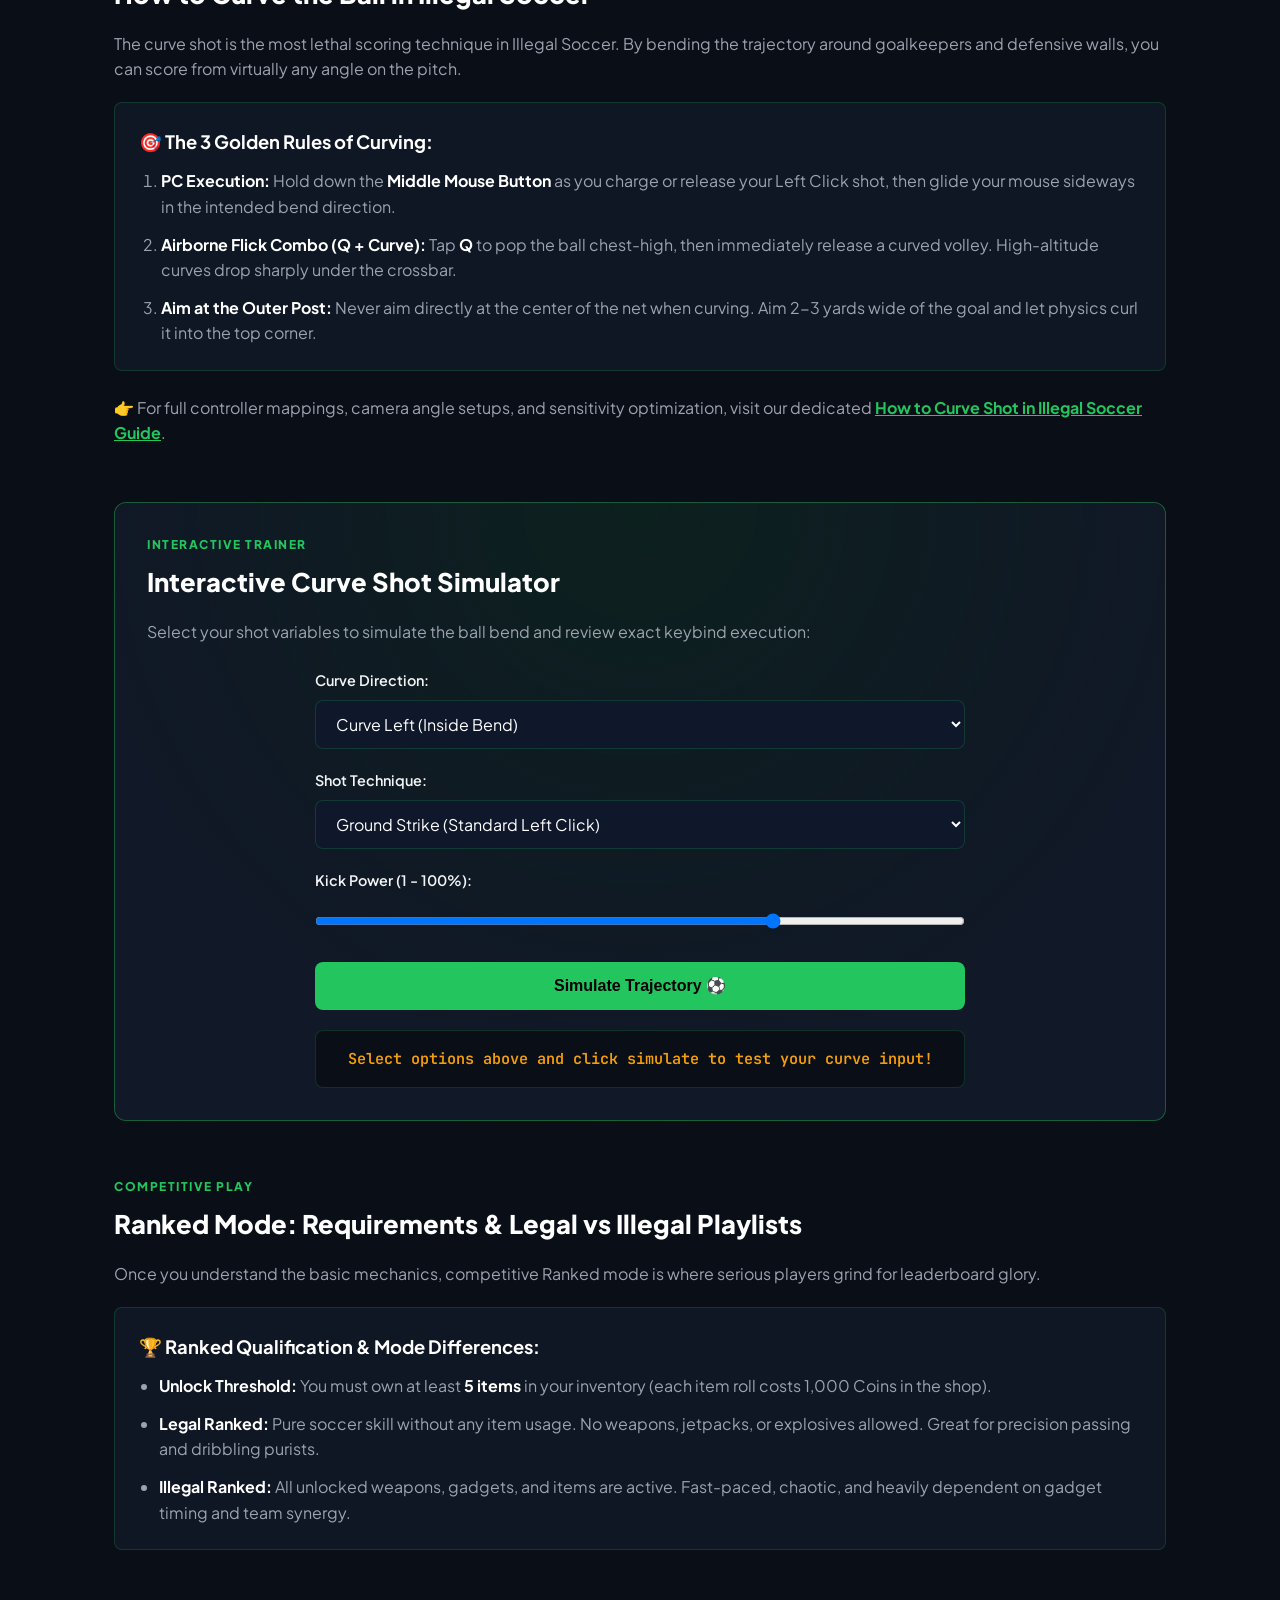
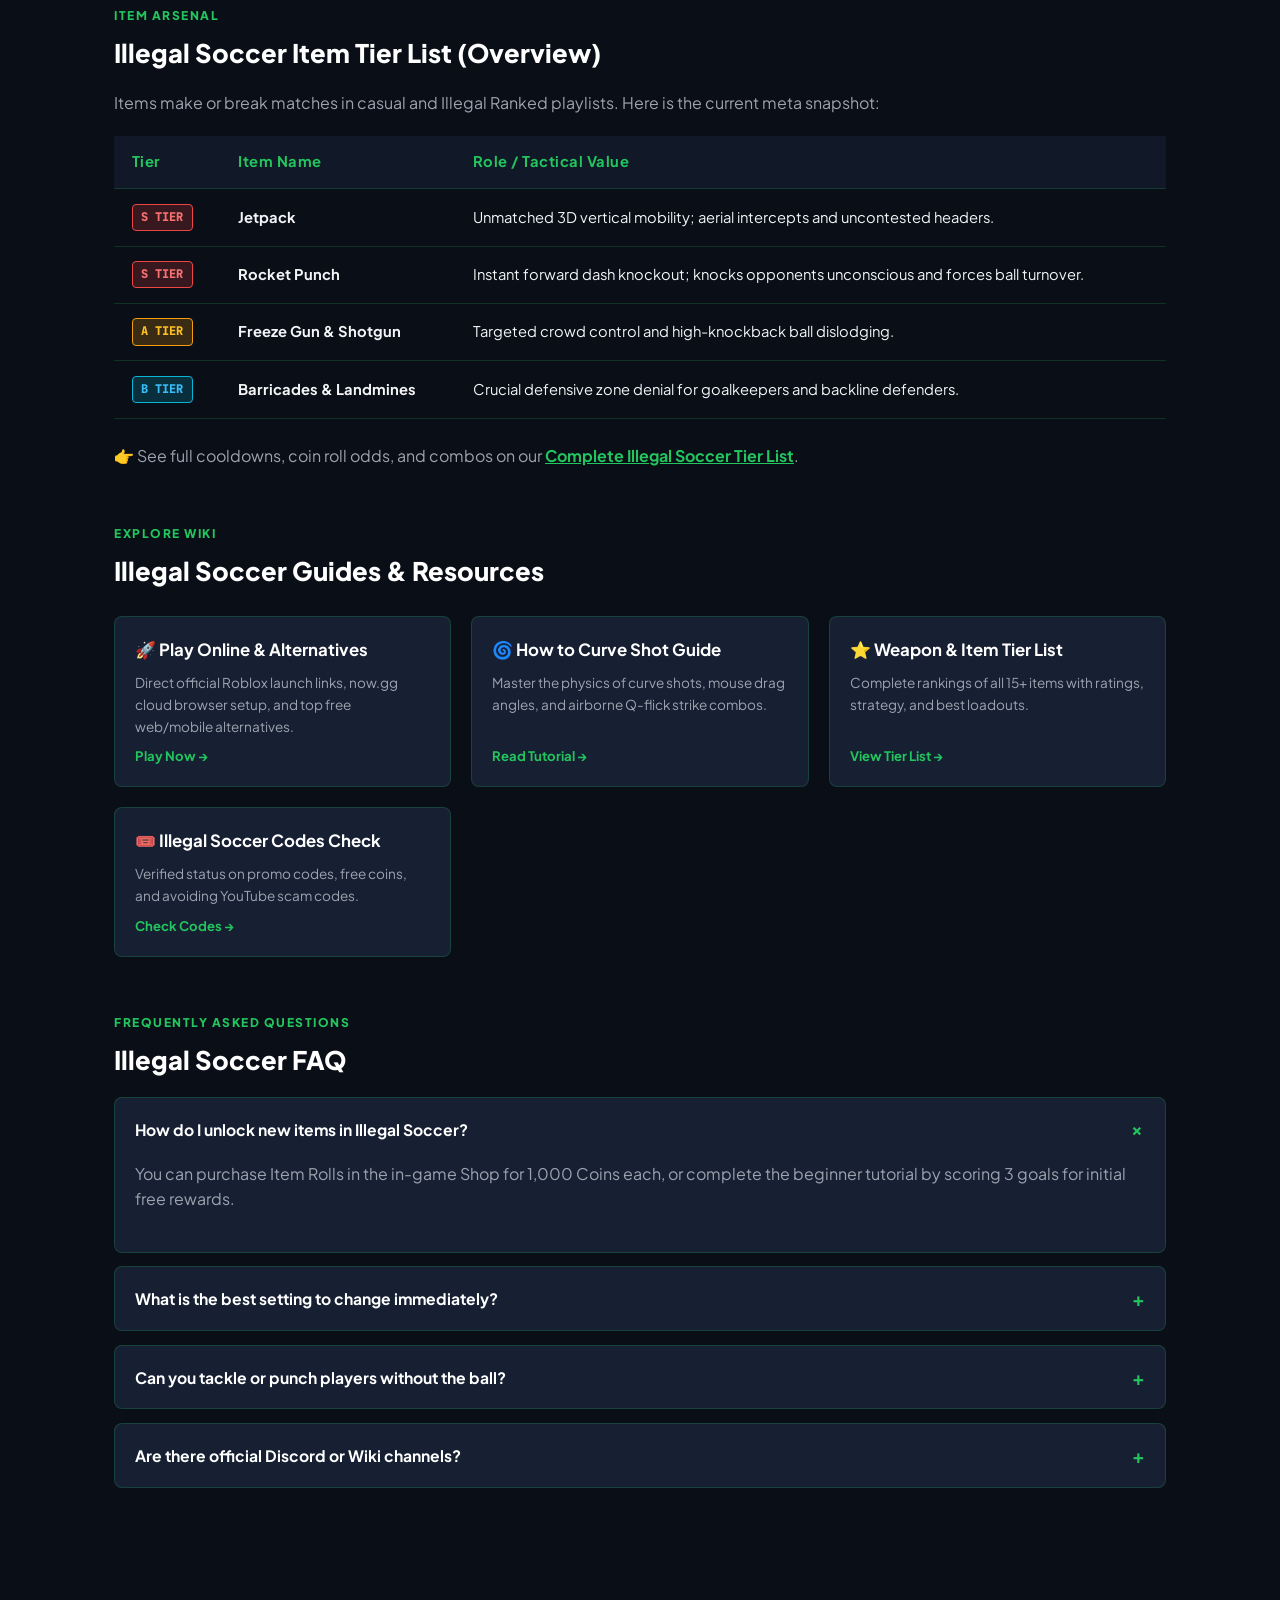
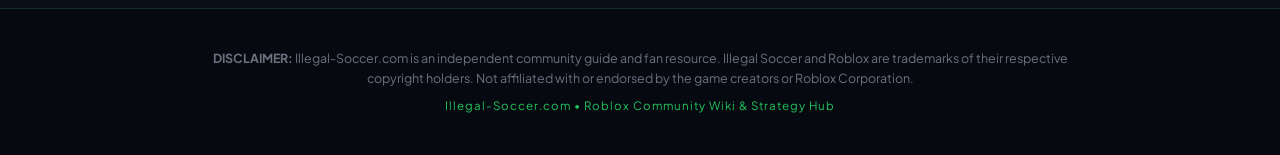
==== commit cc53bb53: "Add /play/ hub with official launch CTA, cloud guide, top free web/mobile alternatives, and interact" ====
--- a/index.html
+++ b/index.html
@@ -120,9 +120,10 @@
         </div>
       </a>
       <nav class="top-nav">
+        <a href="/play/" class="nav-link" style="background:rgba(34, 197, 94, 0.15); color: #fff; border-color: var(--primary-accent);">🚀 Play Online</a>
         <a href="#controls" class="nav-link">Controls</a>
         <a href="/how-to-curve/" class="nav-link">How to Curve</a>
-        <a href="/tier-list/" class="nav-link">Item Tier List</a>
+        <a href="/tier-list/" class="nav-link">Tier List</a>
         <a href="#ranked" class="nav-link">Ranked Guide</a>
         <a href="/codes/" class="nav-link">Codes</a>
       </nav>
@@ -138,6 +139,13 @@
       <p class="hero-sub">
         Dominate the pitch in Roblox's chaotic, no-rules soccer brawl. Master all keybinds, execute unstoppable curve shots, unlock Ranked mode, and utilize S-Tier items like Jetpacks and Rocket Punches.
       </p>
+
+      <!-- Quick Play CTA -->
+      <div style="margin-bottom: 2rem;">
+        <a href="/play/" class="cta-play-btn" style="font-size: 1.05rem; padding: 0.8rem 1.8rem;">
+          <span>▶ Play Official Game & Best Web Alternatives</span>
+        </a>
+      </div>
       
       <!-- Key Stats Callout -->
       <div class="quick-facts-grid">
@@ -354,6 +362,11 @@
       <div class="section-badge">EXPLORE WIKI</div>
       <h2>Illegal Soccer Guides & Resources</h2>
       <div class="hub-nav-grid">
+        <a href="/play/" class="hub-card">
+          <h4>🚀 Play Online & Alternatives</h4>
+          <p>Direct official Roblox launch links, now.gg cloud browser setup, and top free web/mobile alternatives.</p>
+          <span class="hub-link-text">Play Now →</span>
+        </a>
         <a href="/how-to-curve/" class="hub-card">
           <h4>🌀 How to Curve Shot Guide</h4>
           <p>Master the physics of curve shots, mouse drag angles, and airborne Q-flick strike combos.</p>
--- a/style.css
+++ b/style.css
@@ -569,3 +569,156 @@
   color: var(--primary-accent);
   letter-spacing: 1px;
 }
+
+/* Play Now CTA & Platform Cards */
+.cta-banner-box {
+  background: radial-gradient(circle at 50% 0%, rgba(34, 197, 94, 0.2) 0%, var(--bg-card) 80%);
+  border: 1px solid var(--primary-accent);
+  border-radius: 12px;
+  padding: 2rem 1.5rem;
+  text-align: center;
+  margin-bottom: 2.5rem;
+}
+
+.cta-play-btn {
+  display: inline-flex;
+  align-items: center;
+  gap: 0.75rem;
+  background: var(--primary-accent);
+  color: #000;
+  text-decoration: none;
+  font-weight: 900;
+  font-size: 1.2rem;
+  padding: 1rem 2.2rem;
+  border-radius: 10px;
+  box-shadow: 0 0 20px rgba(34, 197, 94, 0.4);
+  transition: all 0.2s ease;
+  margin: 1rem 0;
+}
+
+.cta-play-btn:hover {
+  background: #4ade80;
+  transform: translateY(-2px);
+  box-shadow: 0 0 30px rgba(34, 197, 94, 0.6);
+}
+
+.platform-grid {
+  display: grid;
+  grid-template-columns: repeat(auto-fit, minmax(240px, 1fr));
+  gap: 1.25rem;
+  margin: 1.5rem 0;
+}
+
+.platform-card {
+  background: var(--bg-card);
+  border: 1px solid var(--border-color);
+  border-radius: 8px;
+  padding: 1.25rem;
+  display: flex;
+  flex-direction: column;
+  gap: 0.5rem;
+}
+
+.platform-card h4 {
+  font-size: 1.1rem;
+  color: #fff;
+  display: flex;
+  align-items: center;
+  gap: 0.5rem;
+}
+
+.platform-card p {
+  font-size: 0.88rem;
+  color: var(--text-muted);
+  margin-bottom: 0;
+}
+
+/* Alternatives Cards */
+.alt-game-grid {
+  display: grid;
+  grid-template-columns: repeat(auto-fit, minmax(280px, 1fr));
+  gap: 1.5rem;
+  margin: 1.5rem 0;
+}
+
+.alt-card {
+  background: var(--bg-card);
+  border: 1px solid var(--border-color);
+  border-radius: 10px;
+  padding: 1.5rem;
+  display: flex;
+  flex-direction: column;
+  gap: 0.75rem;
+}
+
+.alt-card-header {
+  display: flex;
+  justify-content: space-between;
+  align-items: flex-start;
+  gap: 0.5rem;
+}
+
+.alt-card-title {
+  font-size: 1.15rem;
+  font-weight: 800;
+  color: #fff;
+}
+
+.alt-badge {
+  font-size: 0.72rem;
+  font-weight: 800;
+  padding: 0.2rem 0.5rem;
+  border-radius: 4px;
+  background: rgba(6, 182, 212, 0.15);
+  color: var(--accent-cyan);
+  border: 1px solid rgba(6, 182, 212, 0.4);
+}
+
+.alt-card p {
+  font-size: 0.9rem;
+  color: var(--text-muted);
+  margin-bottom: 0;
+}
+
+.alt-play-link {
+  display: inline-block;
+  color: var(--primary-accent);
+  font-size: 0.85rem;
+  font-weight: 700;
+  text-decoration: none;
+  margin-top: auto;
+}
+
+.alt-play-link:hover {
+  text-decoration: underline;
+}
+
+/* Canvas Mini Shootout Game */
+.mini-game-container {
+  background: #09121d;
+  border: 1px solid var(--border-glow);
+  border-radius: 12px;
+  padding: 1.5rem;
+  text-align: center;
+  margin: 2rem 0;
+}
+
+#shootoutCanvas {
+  background: #14532d;
+  border: 2px solid #22c55e;
+  border-radius: 8px;
+  max-width: 100%;
+  box-shadow: inset 0 0 20px rgba(0,0,0,0.5);
+  cursor: crosshair;
+}
+
+.game-controls-bar {
+  display: flex;
+  justify-content: center;
+  align-items: center;
+  gap: 1.5rem;
+  margin-top: 1rem;
+  flex-wrap: wrap;
+  font-size: 0.95rem;
+}
+
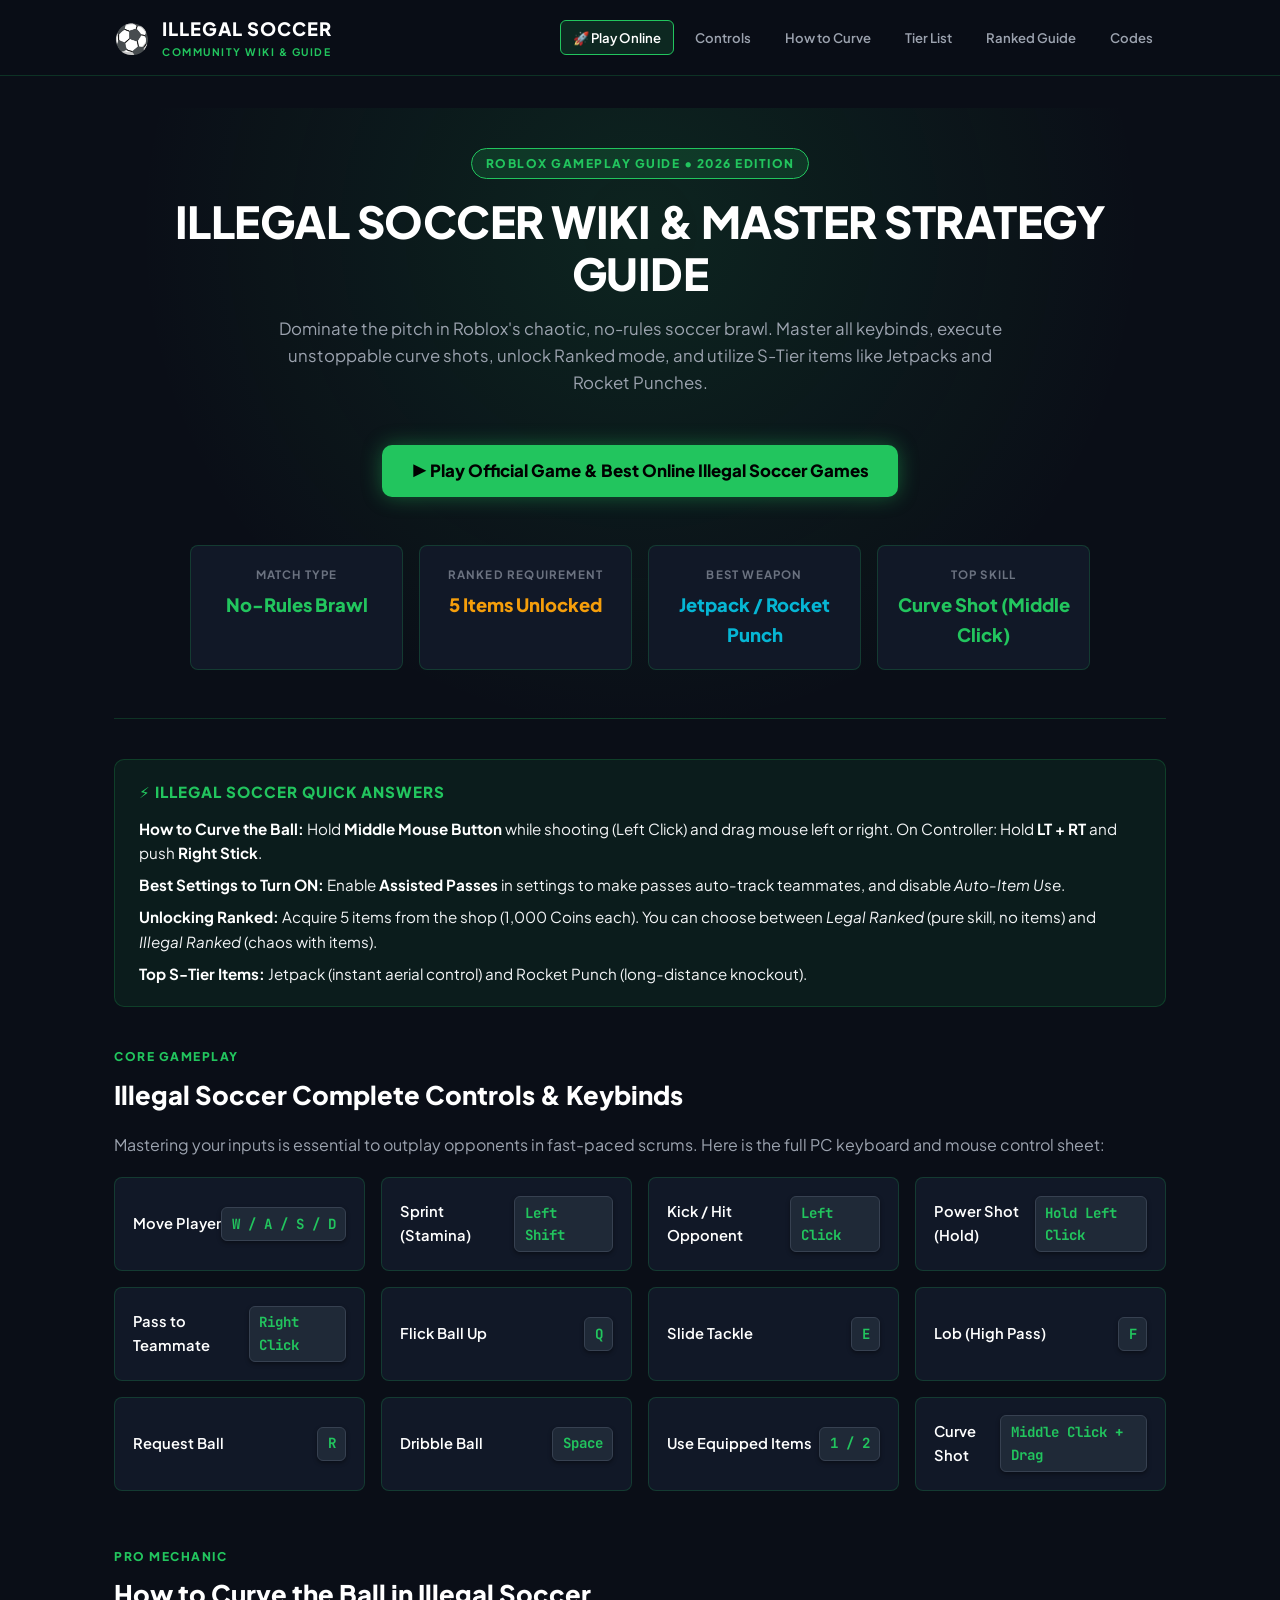
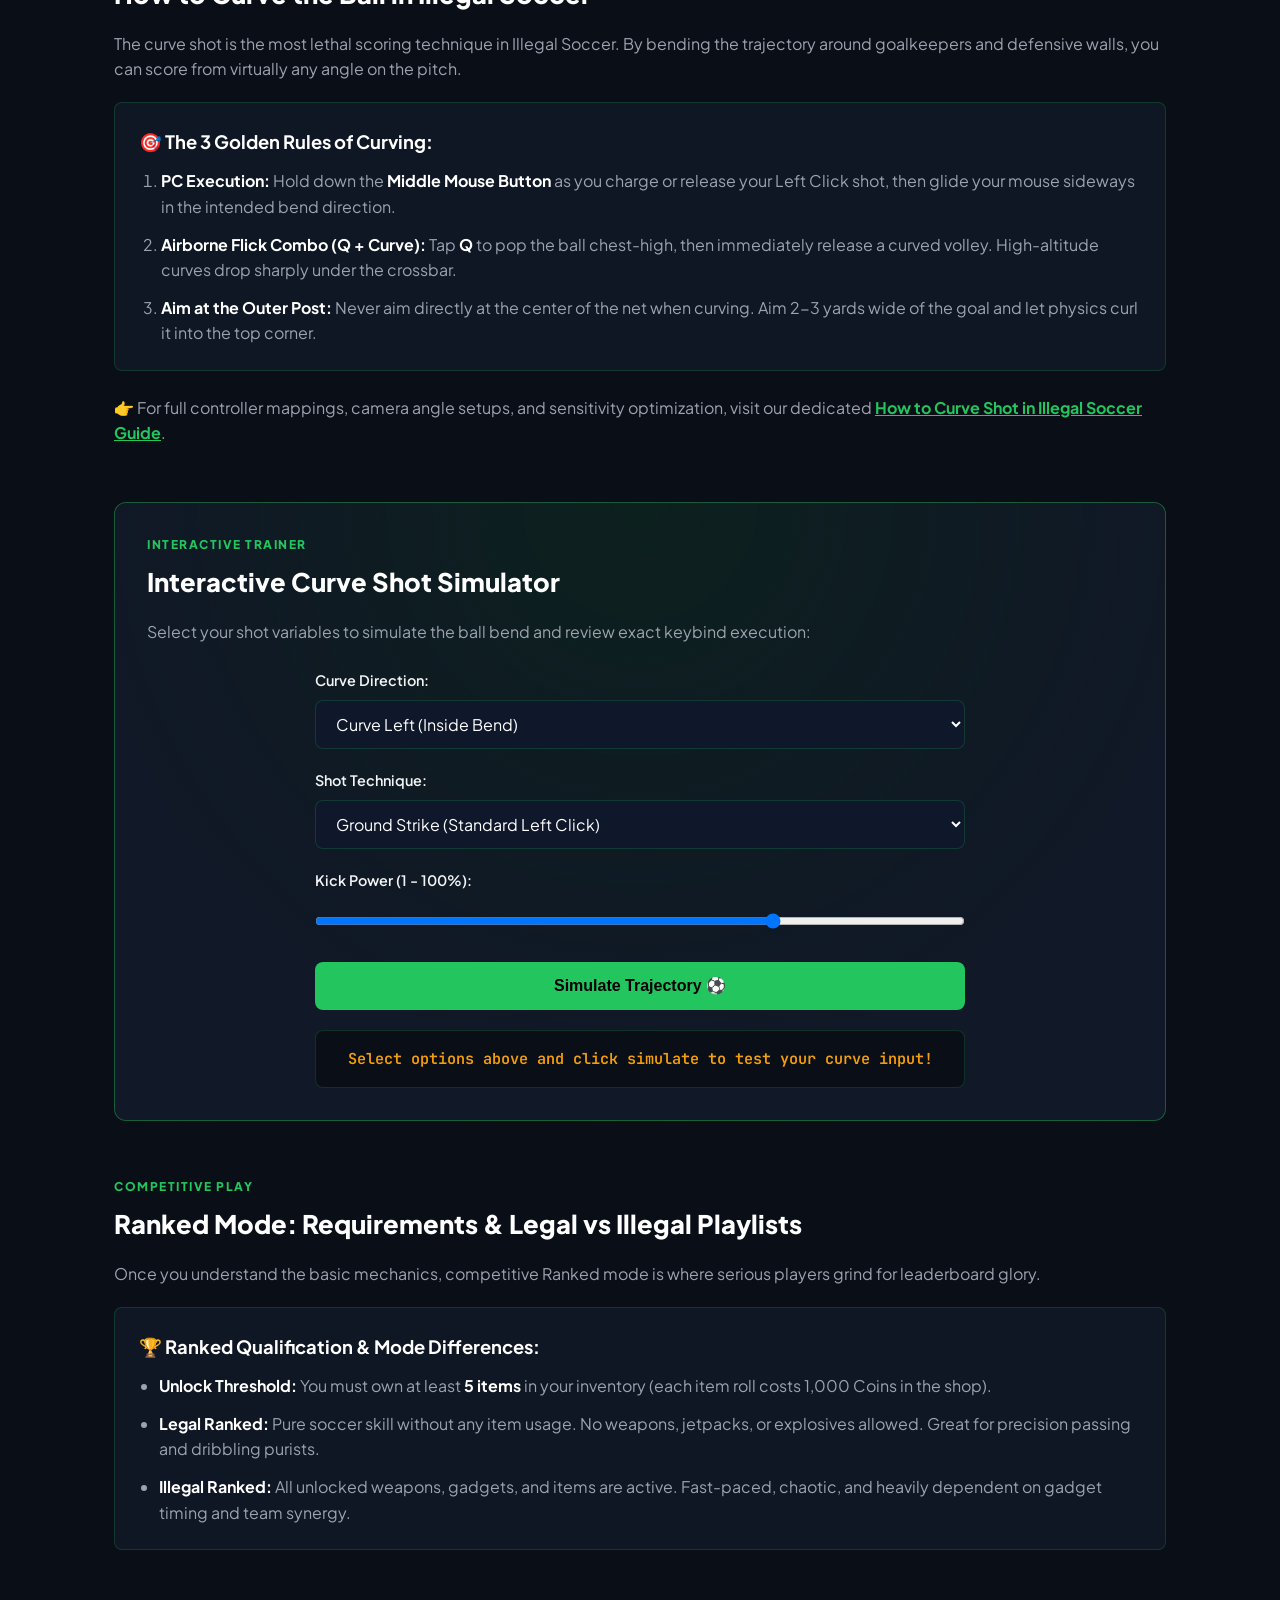
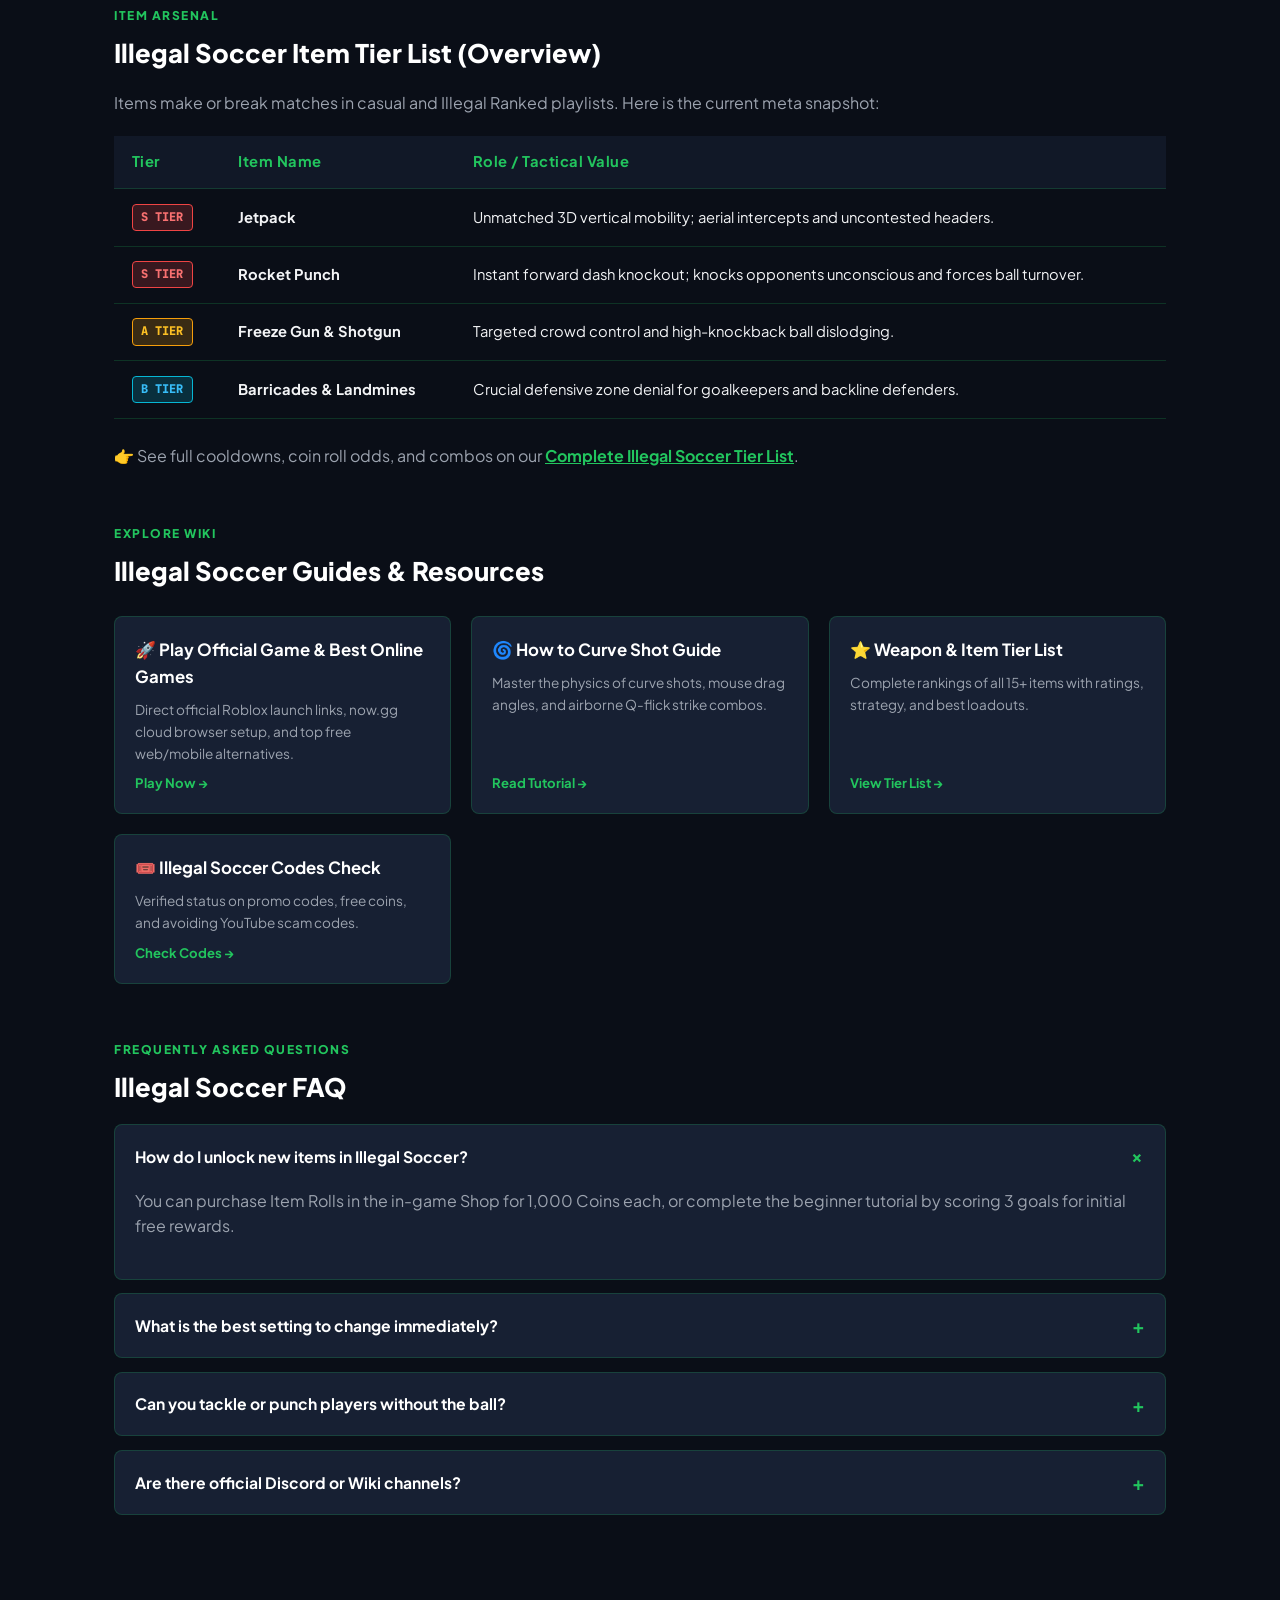
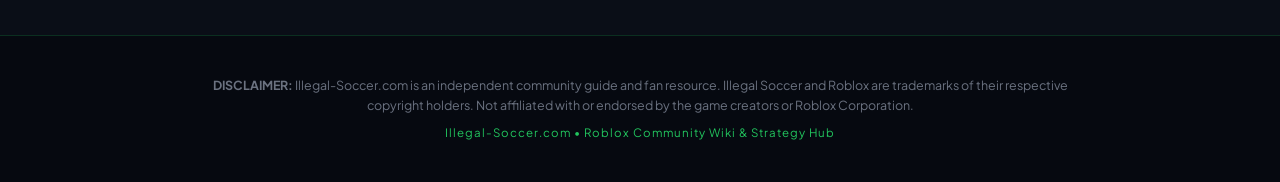
==== commit 292f632d: "Update CTA button to 'Play Official Game & Best Online Illegal Soccer Games'" ====
--- a/index.html
+++ b/index.html
@@ -3,12 +3,12 @@
 <head>
   <meta charset="UTF-8">
   <meta name="viewport" content="width=device-width, initial-scale=1.0">
-  <title>Illegal Soccer Guide (Roblox) - Controls, Items Tier List & How to Curve</title>
-  <meta name="description" content="The definitive Roblox Illegal Soccer Wiki & Strategy Guide. Learn full PC/controller controls, how to curve shoot, all items tier list, and Ranked mode unlocks.">
-  <meta name="keywords" content="illegal soccer, illegal soccer roblox, illegal soccer controls, illegal soccer how to curve shot, illegal soccer how to curve ball, illegal soccer tier list, illegal soccer codes, illegal soccer ranked">
+  <title>Illegal Soccer (Roblox) - Play Online, Controls, Guide, Tier List & How to Curve</title>
+  <meta name="description" content="Play Roblox Illegal Soccer online & read the complete guide. Full PC/controller controls, how to curve shoot, item tier list (Jetpack, Rocket Punch), and codes.">
+  <meta name="keywords" content="illegal soccer, play illegal soccer, illegal soccer roblox, illegal soccer controls, illegal soccer how to curve shot, illegal soccer tier list, illegal soccer codes">
   
   <link rel="canonical" href="https://illegal-soccer.com/">
-  <meta property="og:title" content="Illegal Soccer Guide (Roblox) - Controls, How to Curve & Tier List">
+  <meta property="og:title" content="Illegal Soccer (Roblox) - Play Online, Controls, Guide, Tier List & How to Curve">
   <meta property="og:description" content="Master Roblox Illegal Soccer: Complete controls list, curve shot tutorial, item rankings, and Ranked mode requirements.">
   <meta property="og:type" content="article">
   <meta property="og:url" content="https://illegal-soccer.com/">
@@ -143,7 +143,7 @@
       <!-- Quick Play CTA -->
       <div style="margin-bottom: 2rem;">
         <a href="/play/" class="cta-play-btn" style="font-size: 1.05rem; padding: 0.8rem 1.8rem;">
-          <span>▶ Play Official Game & Best Web Alternatives</span>
+          <span>▶ Play Official Game & Best Online Illegal Soccer Games</span>
         </a>
       </div>
       
@@ -363,7 +363,7 @@
       <h2>Illegal Soccer Guides & Resources</h2>
       <div class="hub-nav-grid">
         <a href="/play/" class="hub-card">
-          <h4>🚀 Play Online & Alternatives</h4>
+          <h4>🚀 Play Official Game & Best Online Games</h4>
           <p>Direct official Roblox launch links, now.gg cloud browser setup, and top free web/mobile alternatives.</p>
           <span class="hub-link-text">Play Now →</span>
         </a>
--- a/style.css
+++ b/style.css
@@ -722,3 +722,51 @@
   font-size: 0.95rem;
 }
 
+/* Embedded Game Iframe Container */
+.game-iframe-wrapper {
+  position: relative;
+  width: 100%;
+  height: 0;
+  padding-bottom: 56.25%; /* 16:9 ratio */
+  background: #000;
+  border-radius: 12px;
+  overflow: hidden;
+  border: 1px solid var(--border-glow);
+  margin: 1.5rem 0 2rem 0;
+  box-shadow: 0 10px 30px rgba(0, 0, 0, 0.6);
+}
+
+.game-iframe-wrapper iframe {
+  position: absolute;
+  top: 0;
+  left: 0;
+  width: 100%;
+  height: 100%;
+  border: none;
+}
+
+/* Game Detail Spec Badges */
+.game-meta-pills {
+  display: flex;
+  flex-wrap: wrap;
+  gap: 0.75rem;
+  margin-bottom: 1.5rem;
+}
+
+.meta-pill {
+  background: var(--bg-card);
+  border: 1px solid var(--border-color);
+  padding: 0.35rem 0.8rem;
+  border-radius: 6px;
+  font-size: 0.82rem;
+  color: var(--text-muted);
+  display: flex;
+  align-items: center;
+  gap: 0.4rem;
+}
+
+.meta-pill strong {
+  color: #fff;
+}
+
+
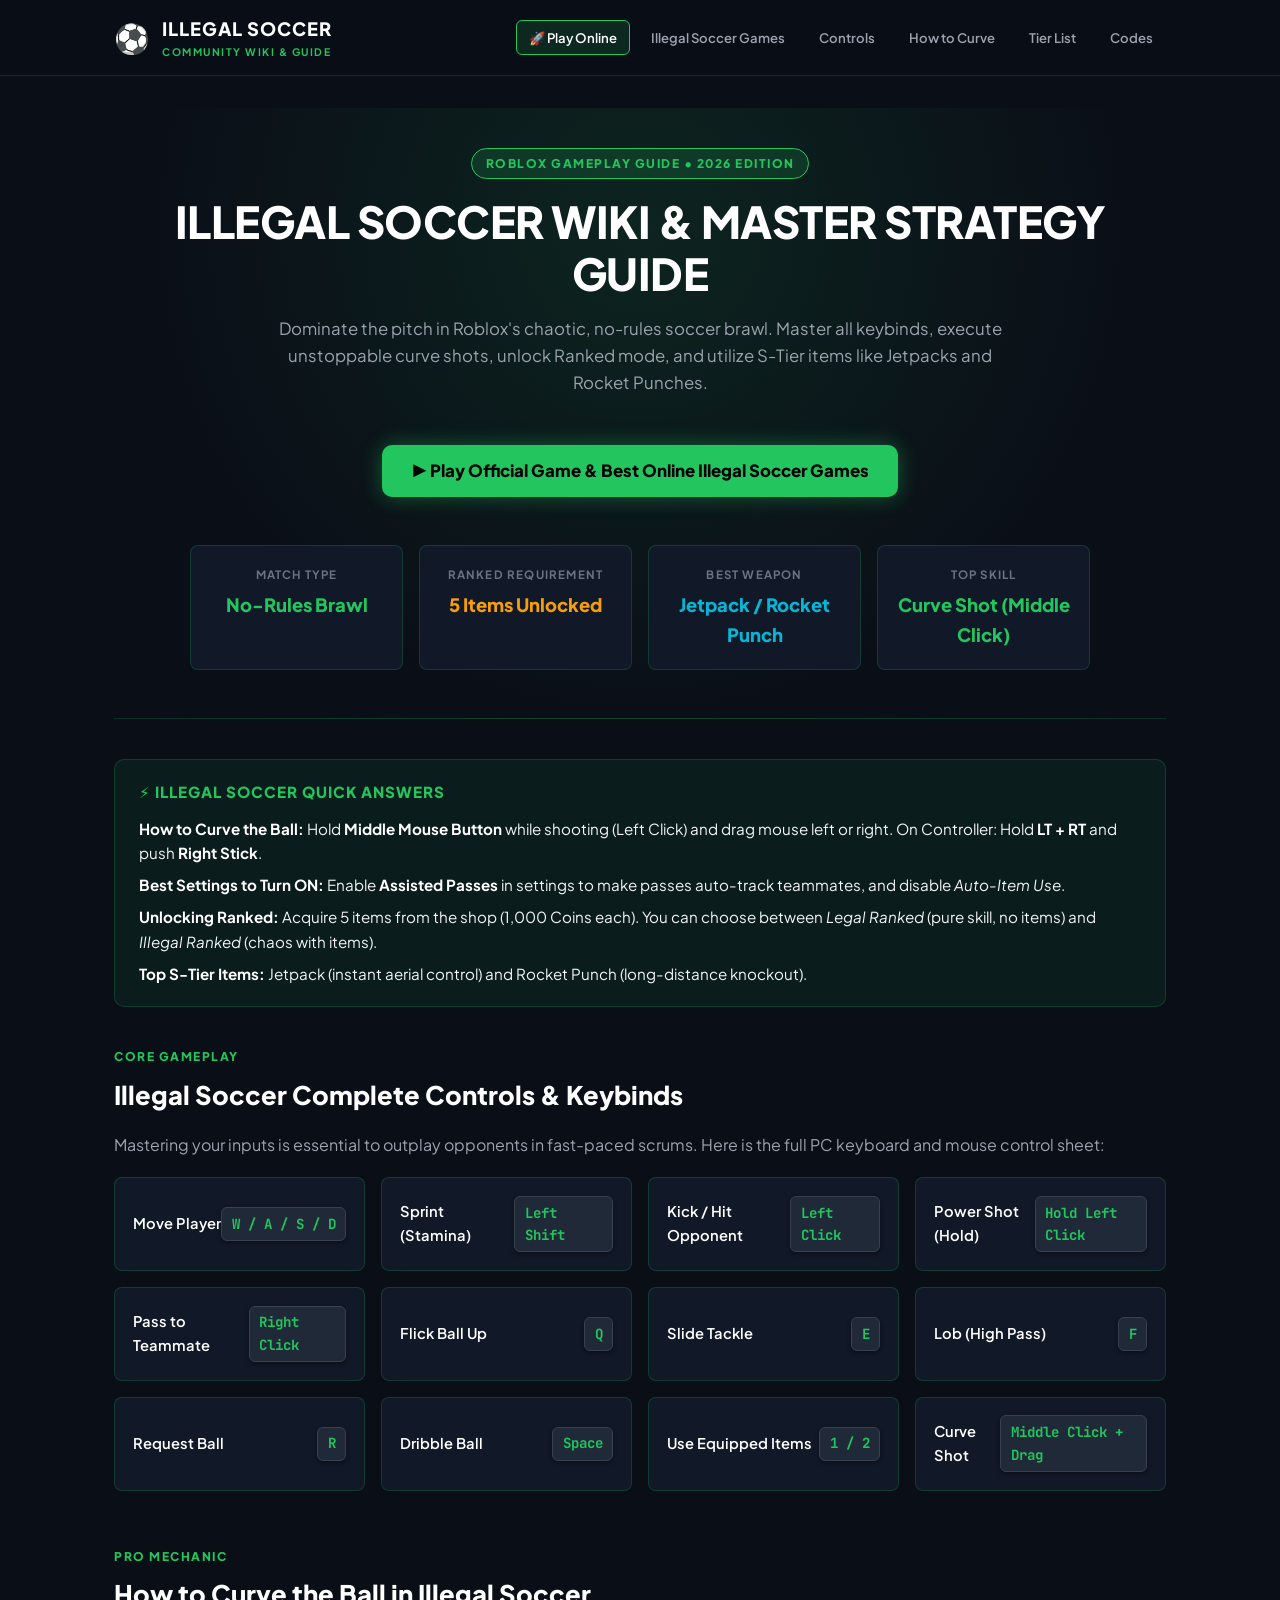
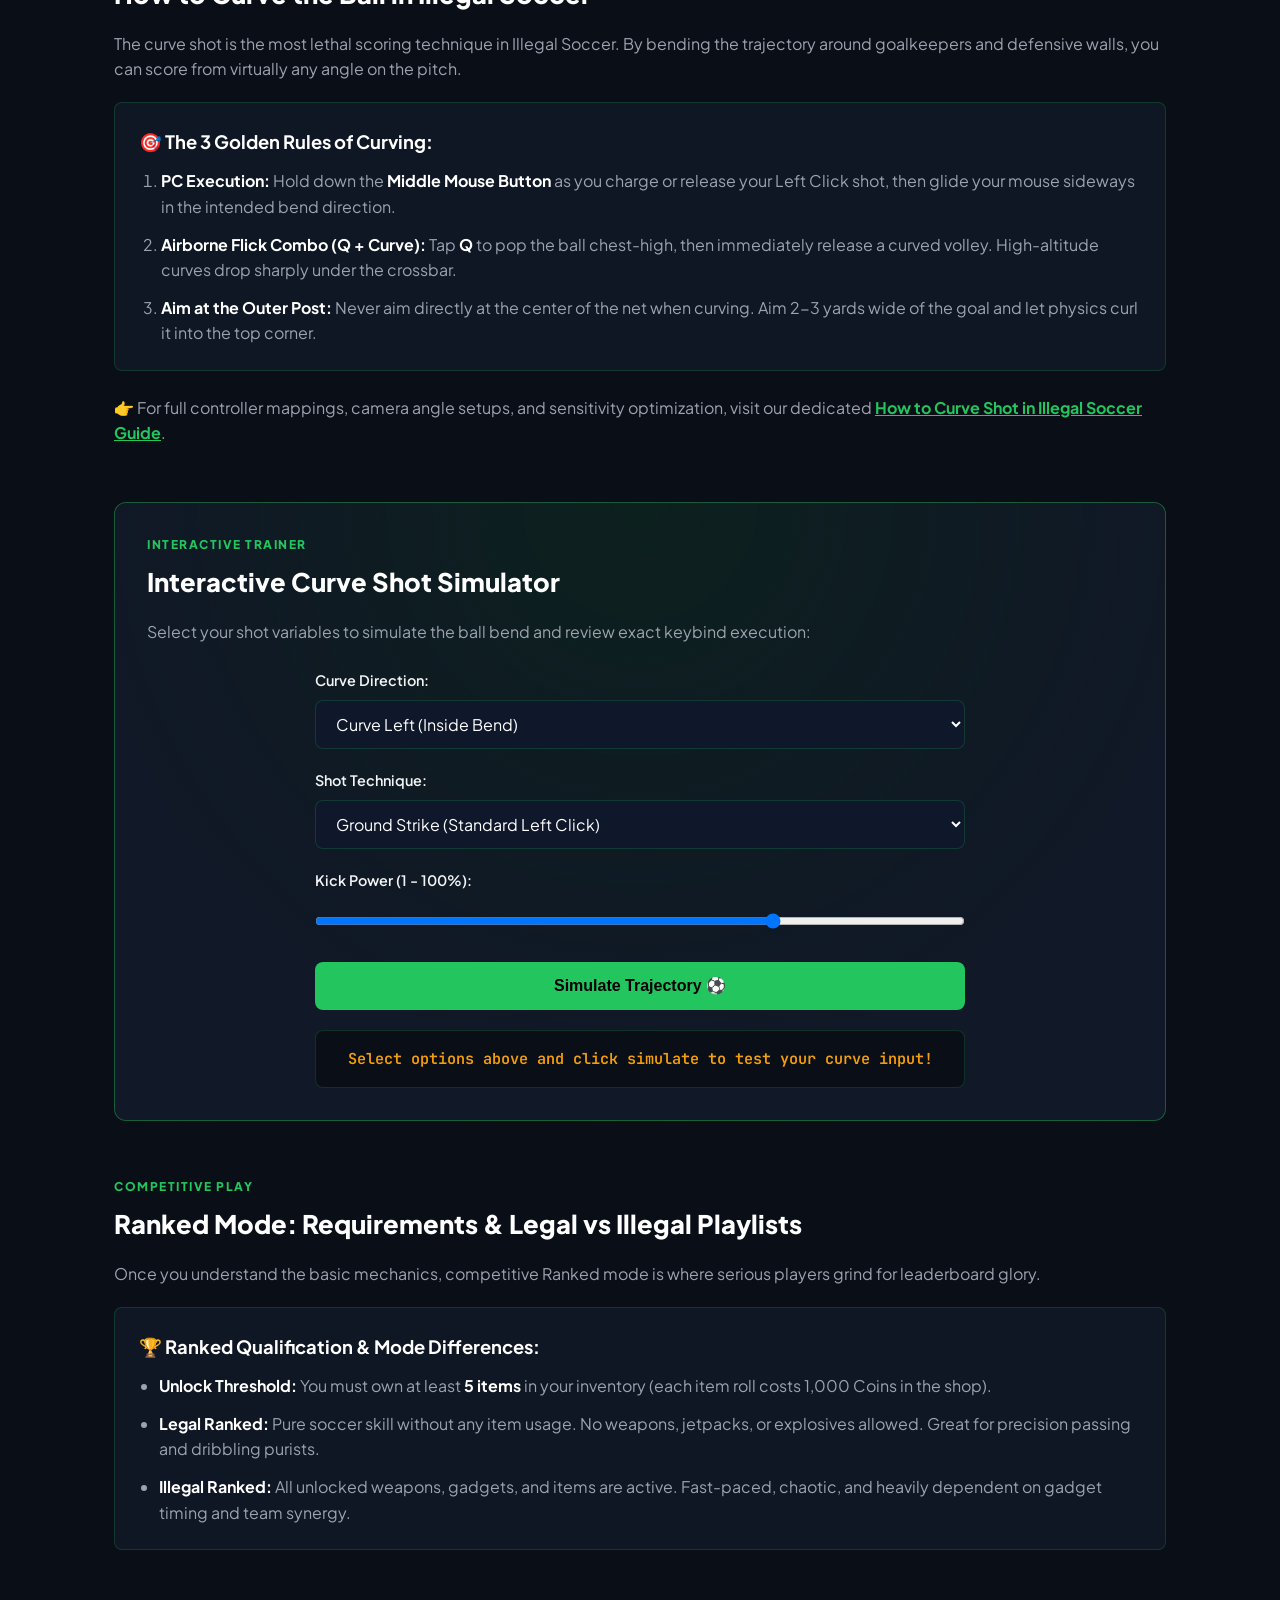
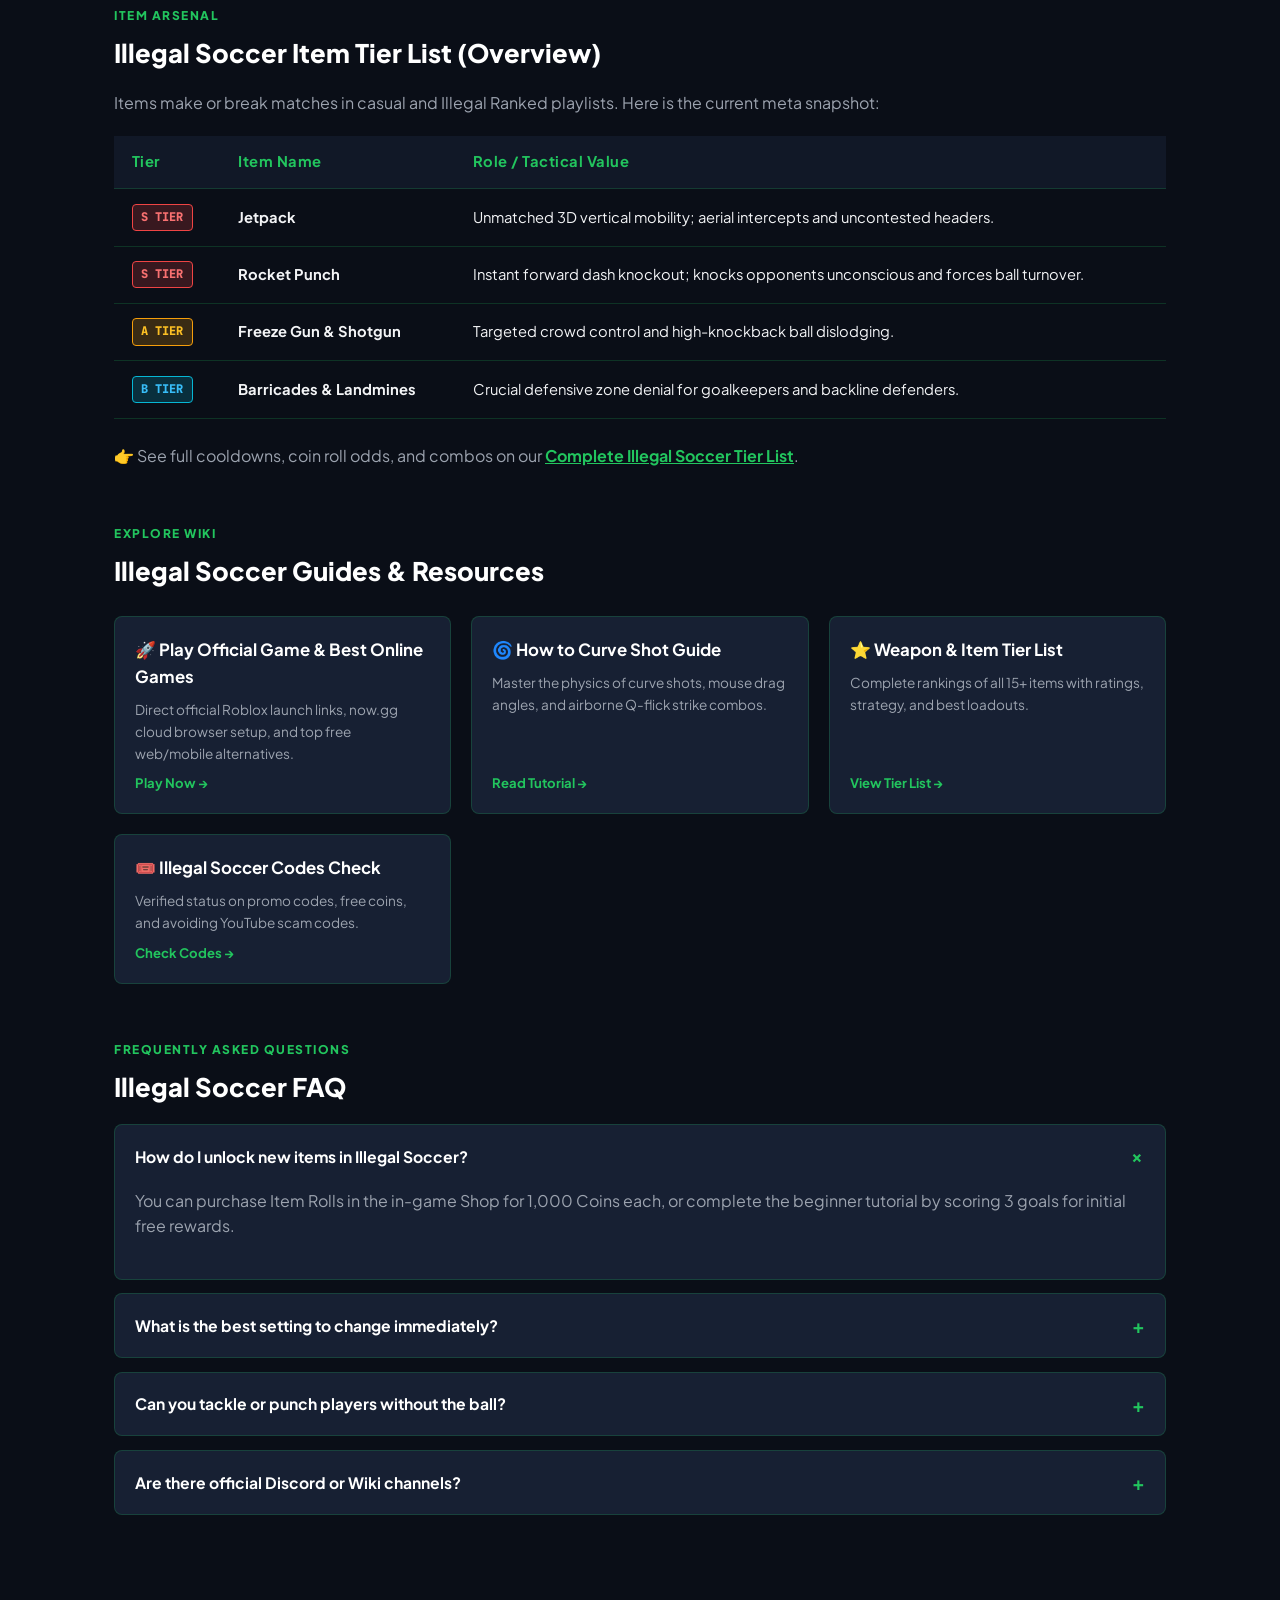
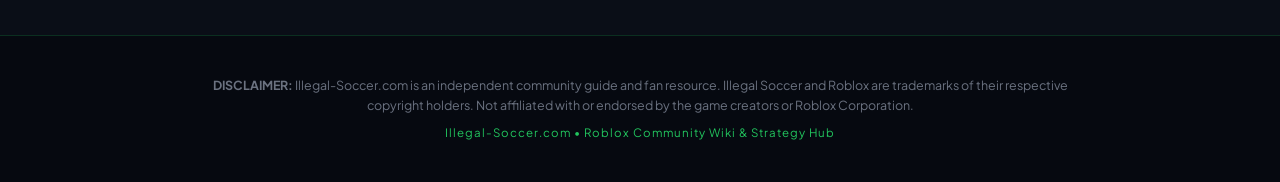
==== commit c02d135e: "Optimize Football Legends top arcade viewport with fullscreen toolbar, mask iframe clutter, and stan" ====
--- a/index.html
+++ b/index.html
@@ -121,10 +121,10 @@
       </a>
       <nav class="top-nav">
         <a href="/play/" class="nav-link" style="background:rgba(34, 197, 94, 0.15); color: #fff; border-color: var(--primary-accent);">🚀 Play Online</a>
+        <a href="/illegal-soccer-games/" class="nav-link">Illegal Soccer Games</a>
         <a href="#controls" class="nav-link">Controls</a>
         <a href="/how-to-curve/" class="nav-link">How to Curve</a>
         <a href="/tier-list/" class="nav-link">Tier List</a>
-        <a href="#ranked" class="nav-link">Ranked Guide</a>
         <a href="/codes/" class="nav-link">Codes</a>
       </nav>
     </div>
--- a/style.css
+++ b/style.css
@@ -727,12 +727,12 @@
   position: relative;
   width: 100%;
   height: 0;
-  padding-bottom: 56.25%; /* 16:9 ratio */
+  padding-bottom: 58%; /* Aspect ratio matching game canvas */
   background: #000;
   border-radius: 12px;
   overflow: hidden;
   border: 1px solid var(--border-glow);
-  margin: 1.5rem 0 2rem 0;
+  margin: 0.5rem auto 1rem auto;
   box-shadow: 0 10px 30px rgba(0, 0, 0, 0.6);
 }
 
@@ -741,7 +741,7 @@
   top: 0;
   left: 0;
   width: 100%;
-  height: 100%;
+  height: calc(100% + 45px); /* Smoothly masks out bottom 1.0.7p text */
   border: none;
 }
 
@@ -769,4 +769,85 @@
   color: #fff;
 }
 
-
+/* Arcade Action Toolbar */
+.game-action-toolbar {
+  background: var(--bg-card);
+  border: 1px solid var(--border-color);
+  border-radius: 8px;
+  padding: 0.6rem 1rem;
+  display: flex;
+  justify-content: space-between;
+  align-items: center;
+  flex-wrap: wrap;
+  gap: 0.75rem;
+  margin-bottom: 2rem;
+}
+
+.left-tools, .right-tools {
+  display: flex;
+  align-items: center;
+  gap: 0.5rem;
+  flex-wrap: wrap;
+}
+
+.arcade-tool-btn {
+  background: #1f293d;
+  color: var(--text-main);
+  border: 1px solid var(--border-color);
+  padding: 0.4rem 0.85rem;
+  border-radius: 6px;
+  font-size: 0.82rem;
+  font-weight: 700;
+  cursor: pointer;
+  display: inline-flex;
+  align-items: center;
+  gap: 0.4rem;
+  transition: all 0.2s ease;
+  font-family: inherit;
+}
+
+.arcade-tool-btn:hover {
+  background: rgba(34, 197, 94, 0.15);
+  border-color: var(--primary-accent);
+  color: #fff;
+}
+
+.arcade-tool-btn.primary-tool {
+  background: rgba(34, 197, 94, 0.2);
+  color: var(--primary-accent);
+  border-color: var(--primary-accent);
+}
+
+.arcade-tool-btn.primary-tool:hover {
+  background: var(--primary-accent);
+  color: #000;
+}
+
+/* Theater Mode Expansion */
+.theater-active .game-iframe-wrapper {
+  max-width: 100vw !important;
+  margin-left: calc(-50vw + 50%) !important;
+  margin-right: calc(-50vw + 50%) !important;
+  width: 100vw !important;
+  border-radius: 0 !important;
+  border-left: none;
+  border-right: none;
+}
+
+/* Fullscreen CSS Override */
+.game-iframe-wrapper:fullscreen,
+.game-iframe-wrapper:-webkit-full-screen {
+  width: 100vw !important;
+  height: 100vh !important;
+  max-width: 100vw !important;
+  padding-bottom: 0 !important;
+  border-radius: 0 !important;
+  border: none !important;
+  background: #000 !important;
+}
+
+.game-iframe-wrapper:fullscreen iframe,
+.game-iframe-wrapper:-webkit-full-screen iframe {
+  width: 100% !important;
+  height: 100% !important;
+}
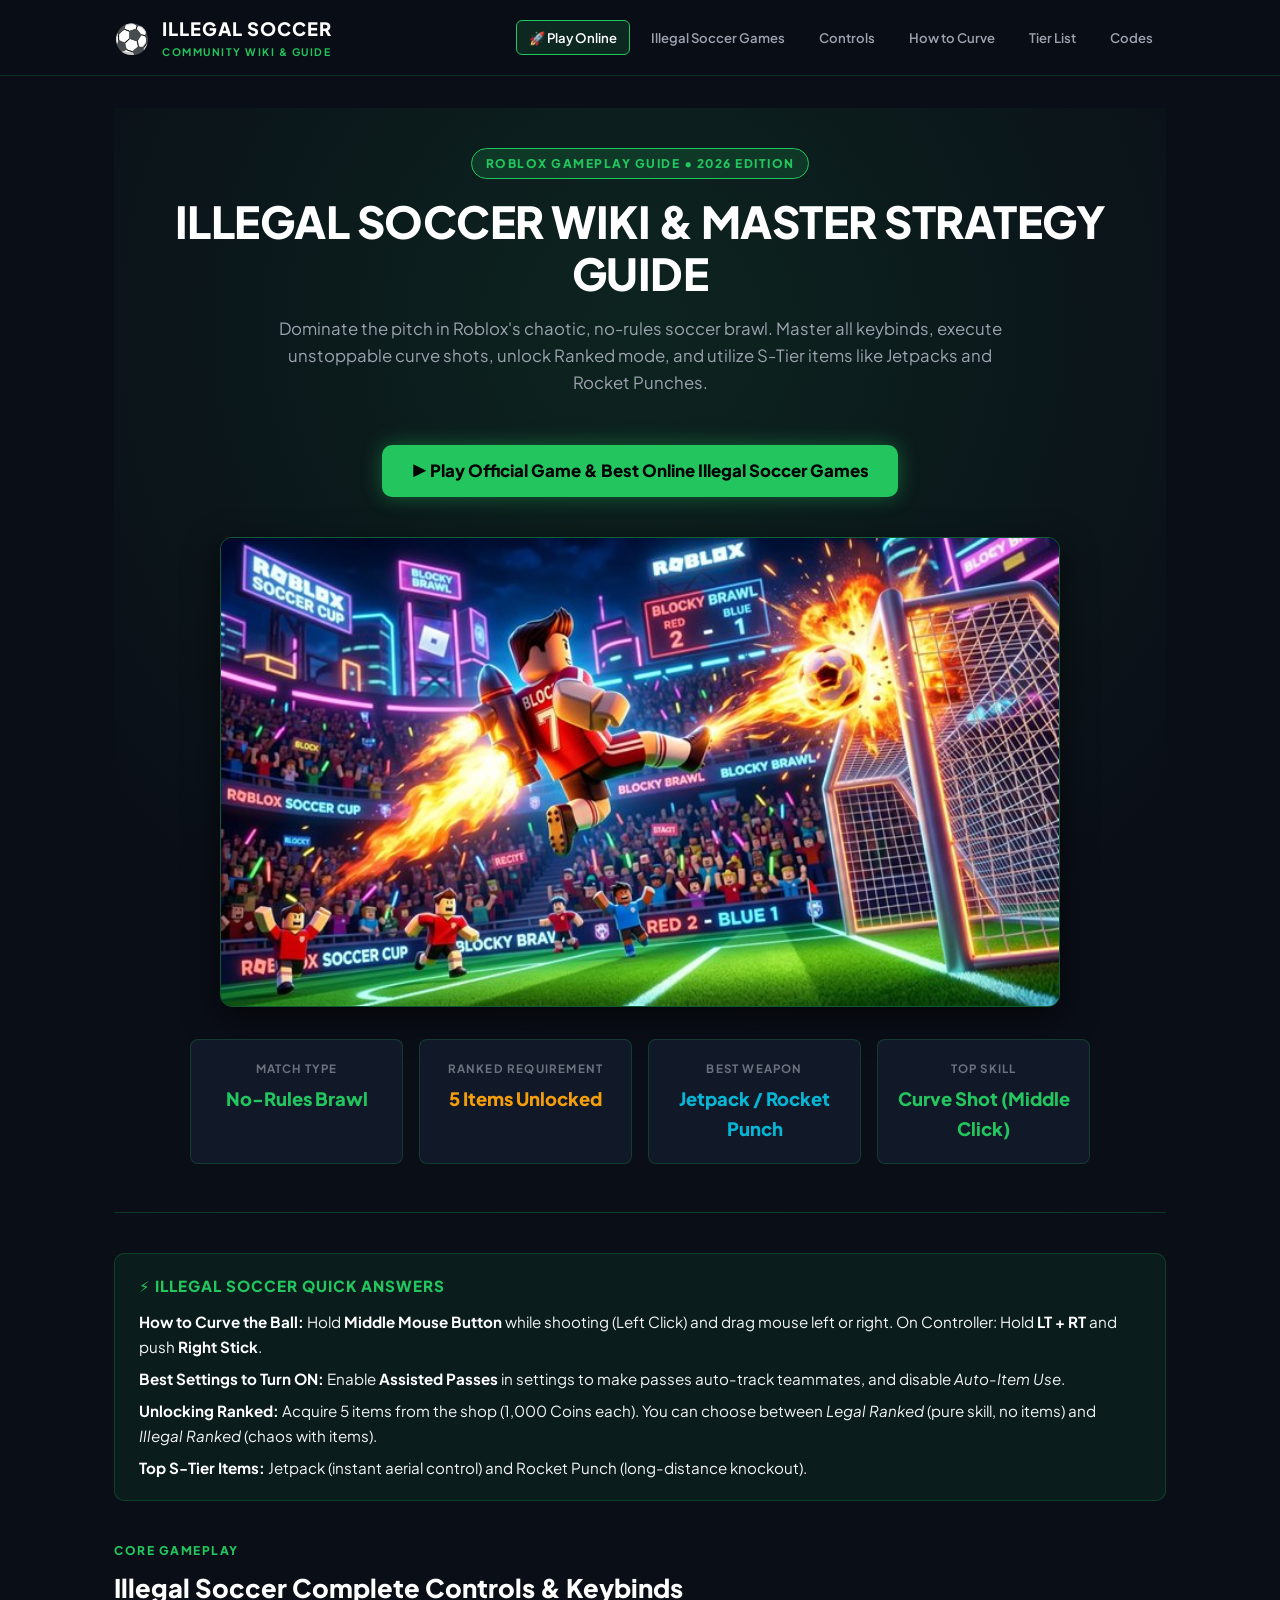
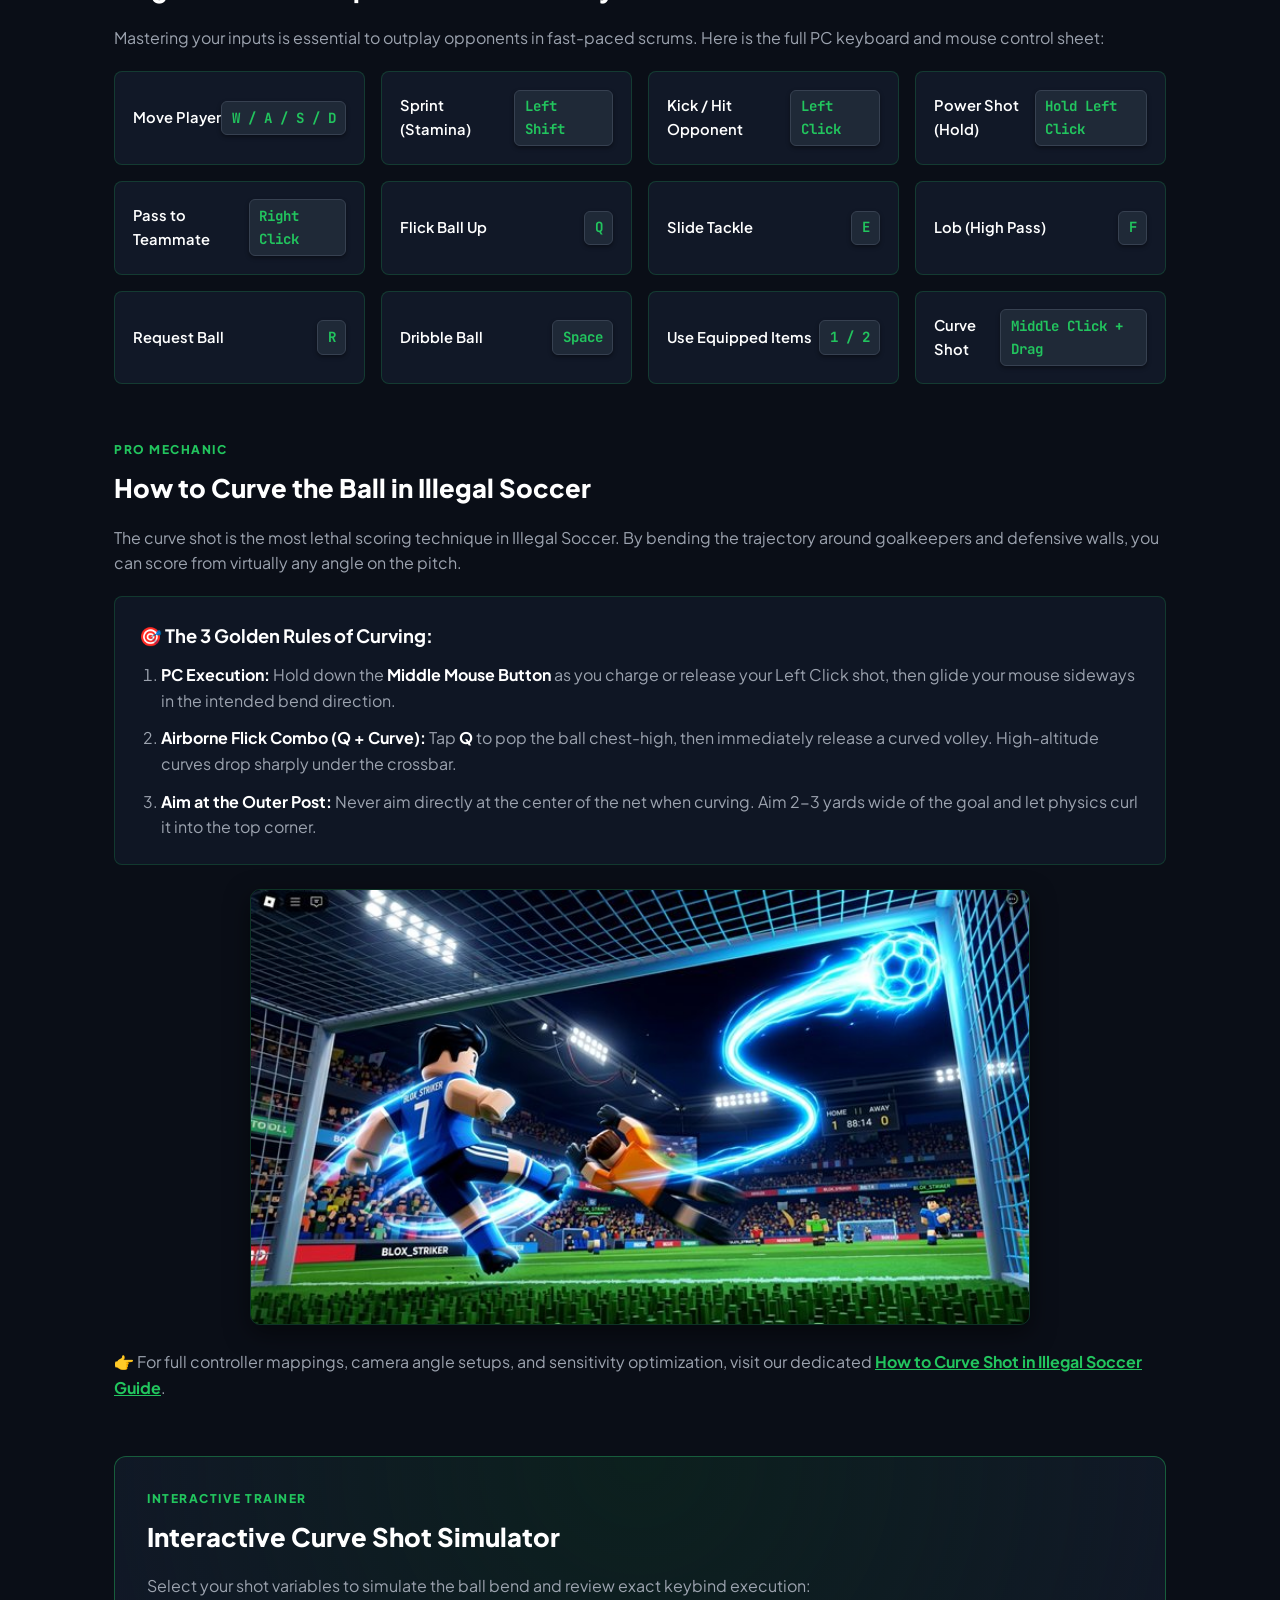
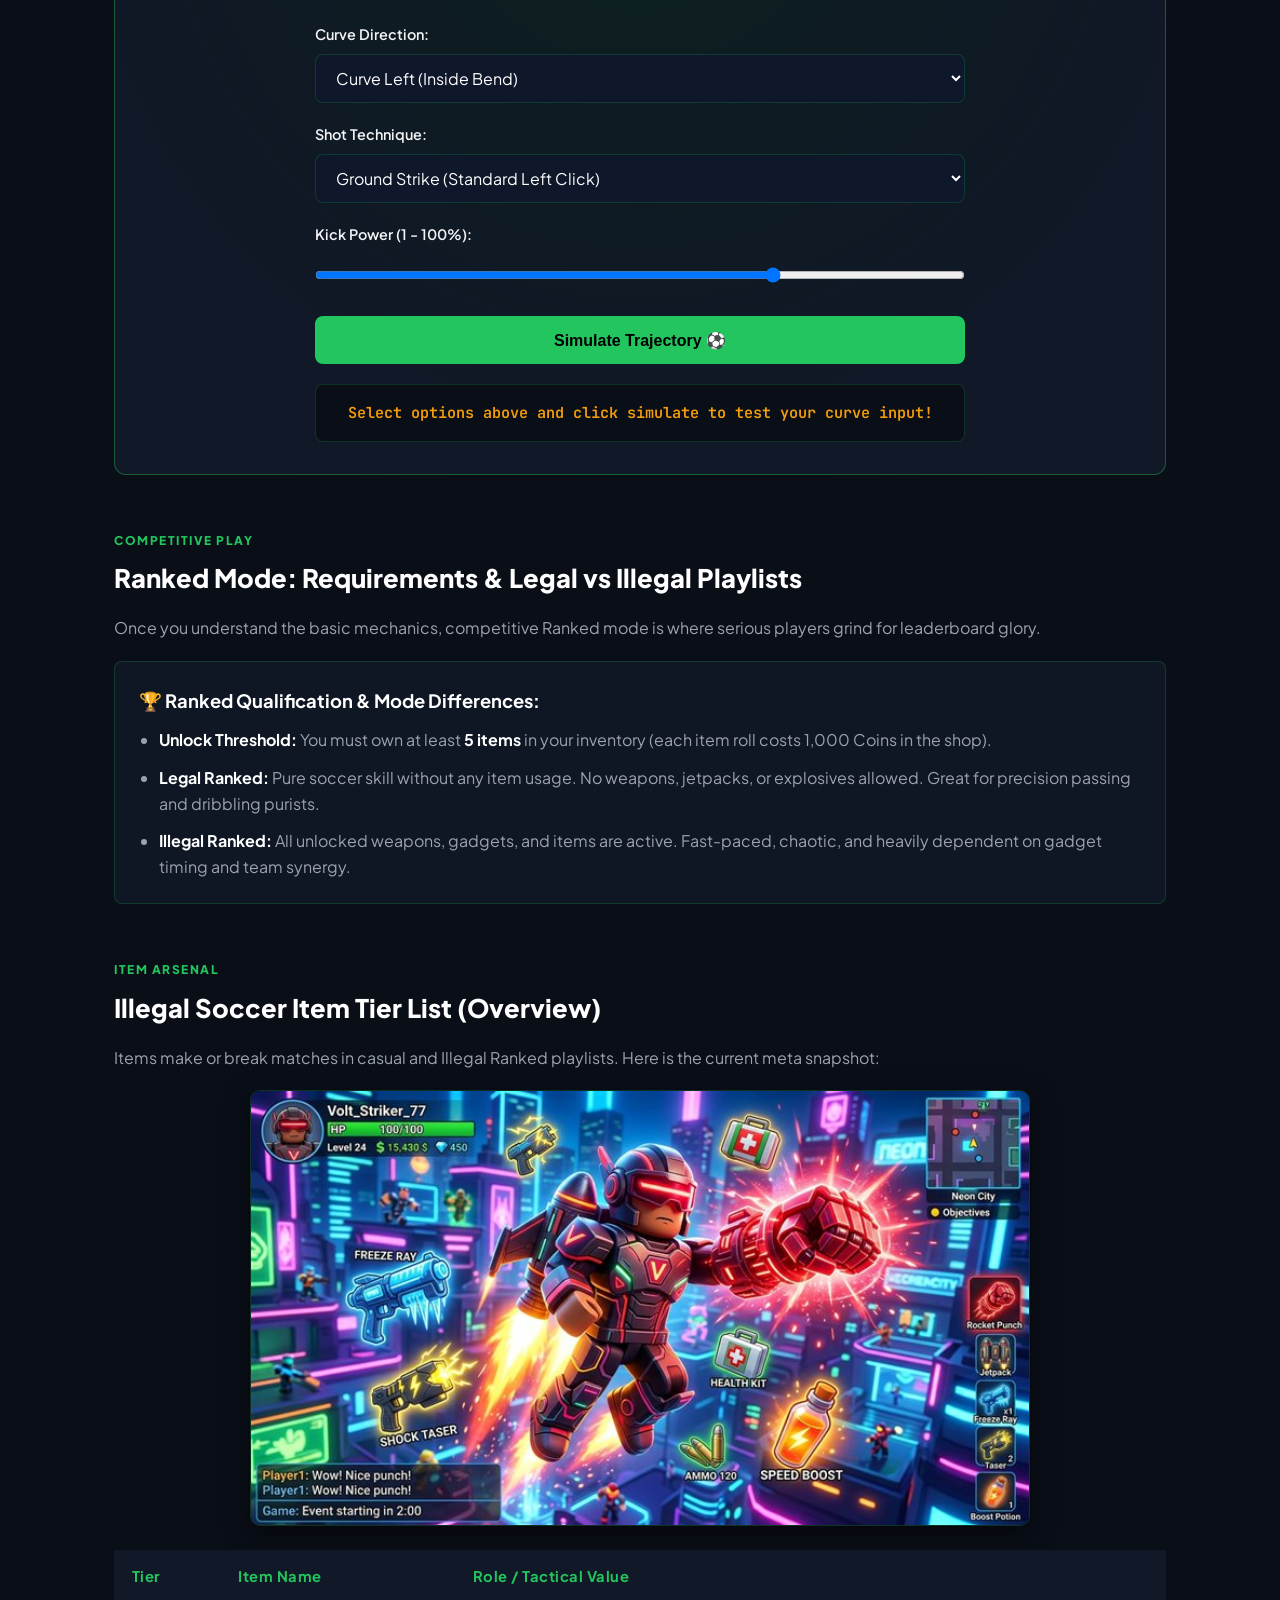
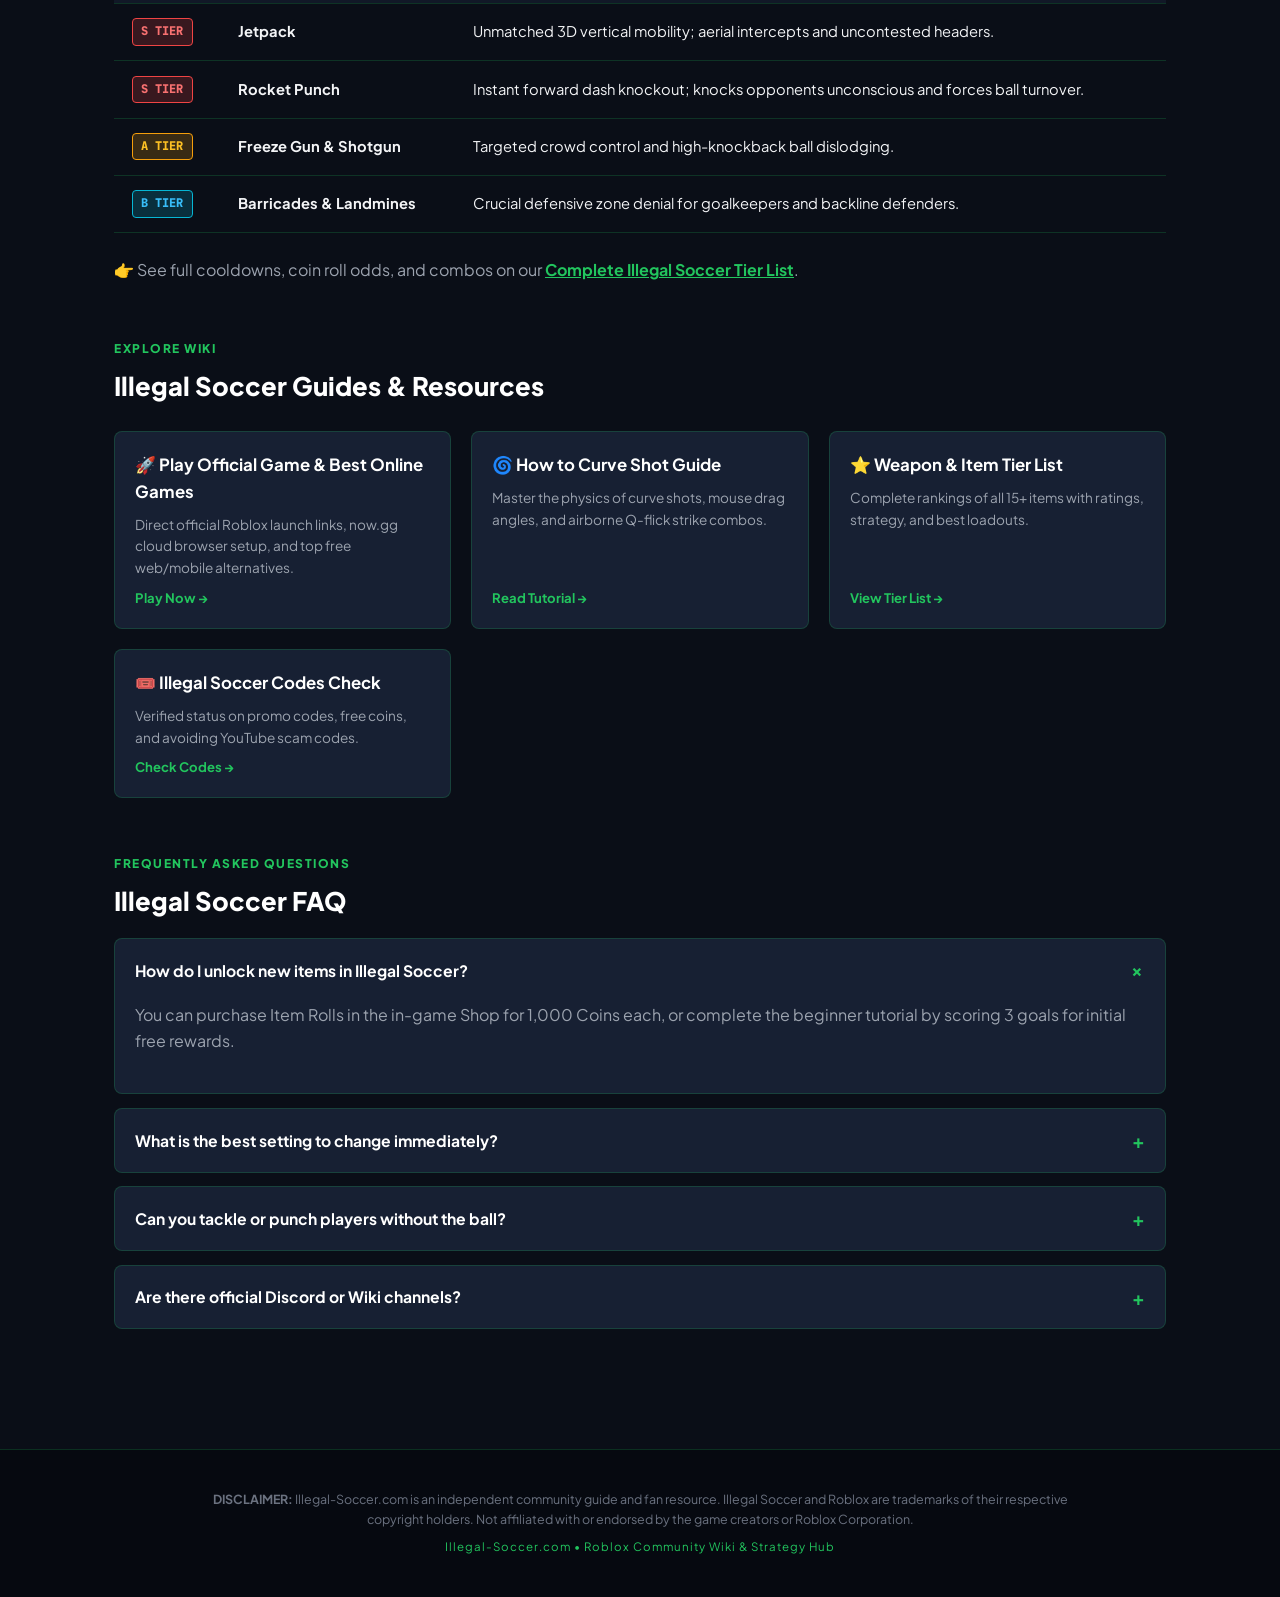
==== commit 016036bc: "Add high-impact main game visual assets across homepage, curve guide, and tier list pages" ====
--- a/index.html
+++ b/index.html
@@ -141,10 +141,15 @@
       </p>
 
       <!-- Quick Play CTA -->
-      <div style="margin-bottom: 2rem;">
+      <div style="margin-bottom: 1.5rem;">
         <a href="/play/" class="cta-play-btn" style="font-size: 1.05rem; padding: 0.8rem 1.8rem;">
           <span>▶ Play Official Game & Best Online Illegal Soccer Games</span>
         </a>
+      </div>
+
+      <!-- Hero Gameplay Action Showcase -->
+      <div class="hero-image-container" style="max-width: 840px; margin: 0 auto 2rem auto; border-radius: 12px; overflow: hidden; border: 1px solid var(--border-glow); box-shadow: 0 12px 35px rgba(0,0,0,0.6);">
+        <img src="/images/illegal-soccer-hero.jpg" alt="Roblox Illegal Soccer Gameplay Action Match" loading="eager" width="720" height="405" style="width: 100%; height: auto; display: block;">
       </div>
       
       <!-- Key Stats Callout -->
@@ -255,6 +260,11 @@
           <li><strong>Aim at the Outer Post:</strong> Never aim directly at the center of the net when curving. Aim 2-3 yards wide of the goal and let physics curl it into the top corner.</li>
         </ol>
       </div>
+
+      <!-- Curve Shot Visual Demonstration -->
+      <div style="max-width: 780px; margin: 1.25rem auto 1.5rem auto; border-radius: 10px; overflow: hidden; border: 1px solid var(--border-color); box-shadow: 0 8px 24px rgba(0,0,0,0.5);">
+        <img src="/images/curve-shot-guide.jpg" alt="Illegal Soccer Curve Shot Bending Trajectory Technique" loading="lazy" width="720" height="405" style="width: 100%; height: auto; display: block;">
+      </div>
       <p>
         👉 For full controller mappings, camera angle setups, and sensitivity optimization, visit our dedicated <a href="/how-to-curve/" style="color:var(--primary-accent); font-weight:700;">How to Curve Shot in Illegal Soccer Guide</a>.
       </p>
@@ -318,6 +328,11 @@
       <p>
         Items make or break matches in casual and Illegal Ranked playlists. Here is the current meta snapshot:
       </p>
+
+      <!-- Weapons & Items Visual Showcase -->
+      <div style="max-width: 780px; margin: 1.25rem auto 1.5rem auto; border-radius: 10px; overflow: hidden; border: 1px solid var(--border-color); box-shadow: 0 8px 24px rgba(0,0,0,0.5);">
+        <img src="/images/items-tier-showcase.jpg" alt="Illegal Soccer Weapons and Item Tier List Showcase" loading="lazy" width="720" height="405" style="width: 100%; height: auto; display: block;">
+      </div>
 
       <div class="table-responsive">
         <table class="data-table">
--- a/style.css
+++ b/style.css
@@ -645,10 +645,53 @@
   background: var(--bg-card);
   border: 1px solid var(--border-color);
   border-radius: 10px;
-  padding: 1.5rem;
+  padding: 1.25rem;
   display: flex;
   flex-direction: column;
   gap: 0.75rem;
+  transition: transform 0.2s ease, border-color 0.2s ease, box-shadow 0.2s ease;
+}
+
+.alt-card:hover {
+  border-color: var(--primary-accent);
+  transform: translateY(-2px);
+  box-shadow: 0 8px 24px rgba(34, 197, 94, 0.12);
+}
+
+.alt-card-thumb {
+  position: relative;
+  width: 100%;
+  aspect-ratio: 16 / 9;
+  border-radius: 8px;
+  overflow: hidden;
+  background: #0b1320;
+  border: 1px solid rgba(255, 255, 255, 0.08);
+}
+
+.alt-card-thumb img {
+  width: 100%;
+  height: 100%;
+  object-fit: cover;
+  transition: transform 0.35s ease;
+  display: block;
+}
+
+.alt-card:hover .alt-card-thumb img {
+  transform: scale(1.05);
+}
+
+.alt-thumb-overlay {
+  position: absolute;
+  top: 0.5rem;
+  right: 0.5rem;
+  background: rgba(0, 0, 0, 0.75);
+  backdrop-filter: blur(4px);
+  padding: 0.2rem 0.5rem;
+  border-radius: 4px;
+  font-size: 0.72rem;
+  font-weight: 800;
+  color: var(--primary-accent);
+  border: 1px solid rgba(34, 197, 94, 0.3);
 }
 
 .alt-card-header {
